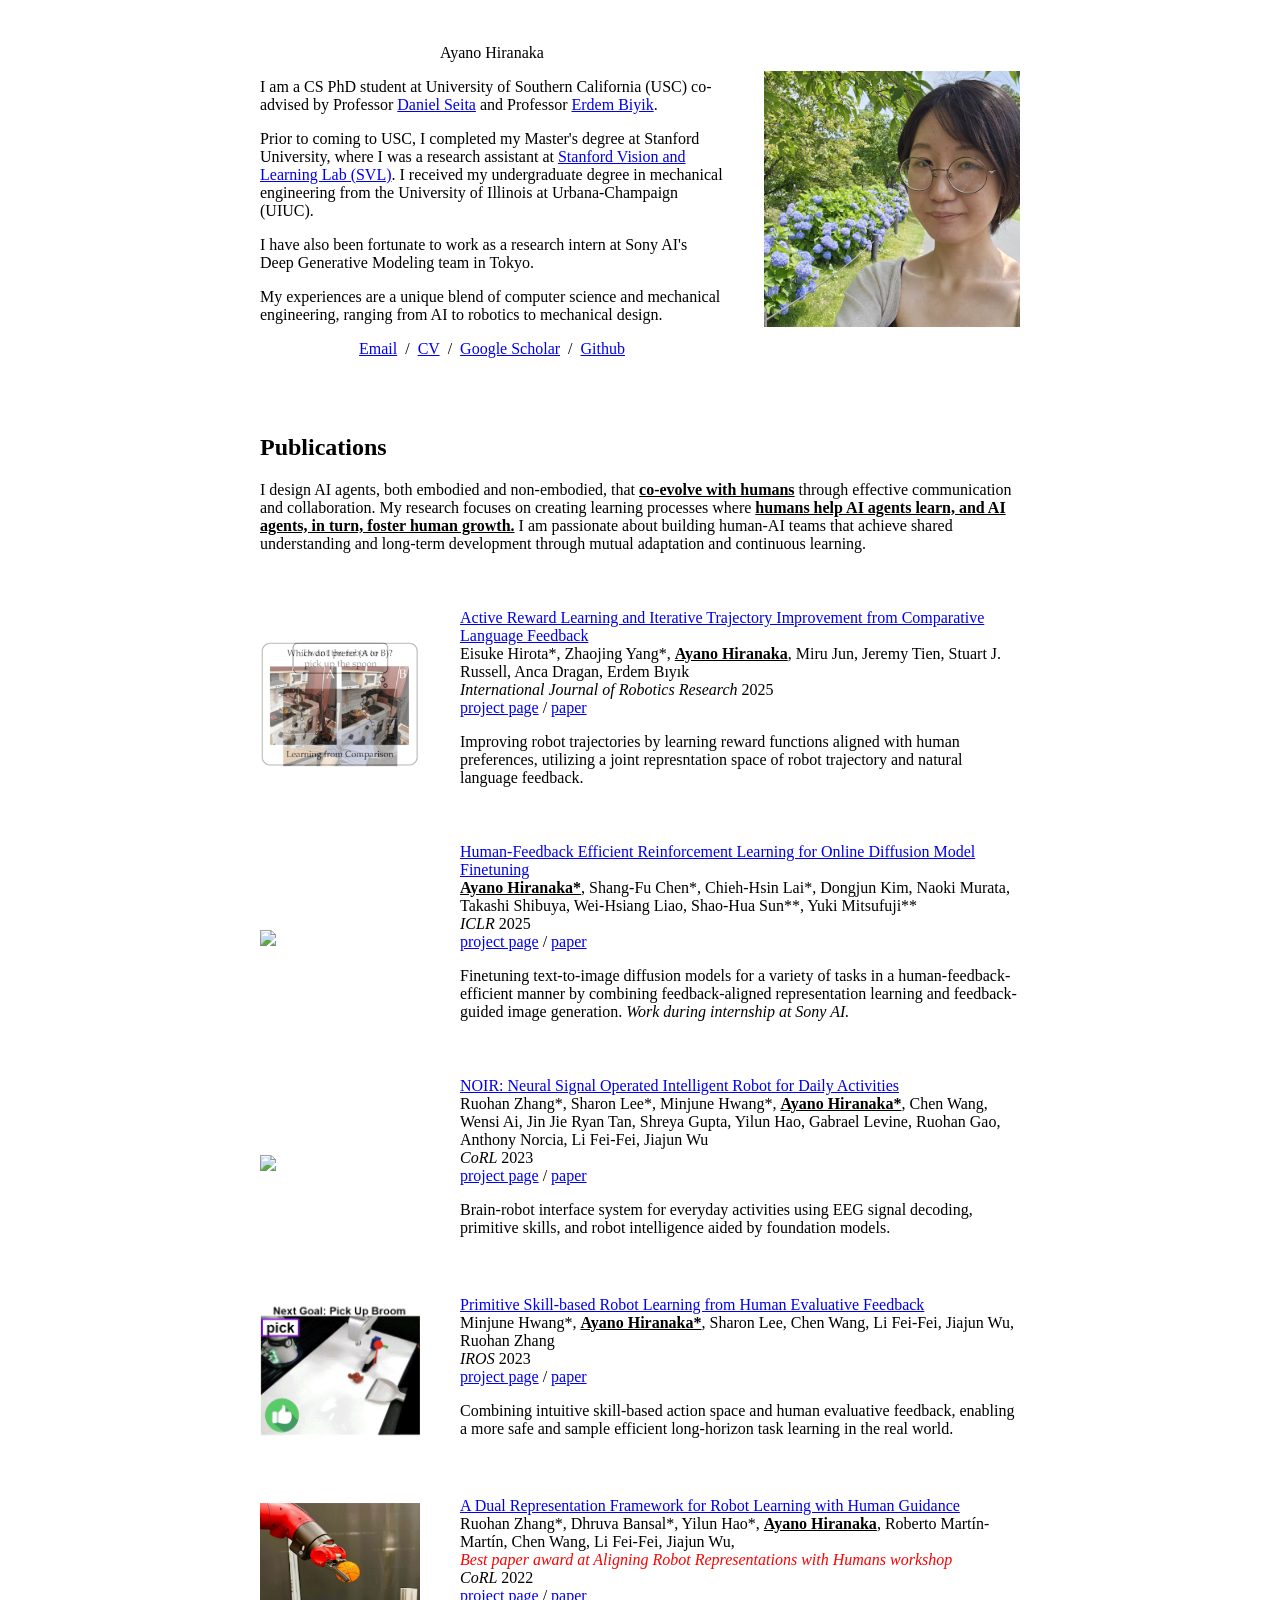
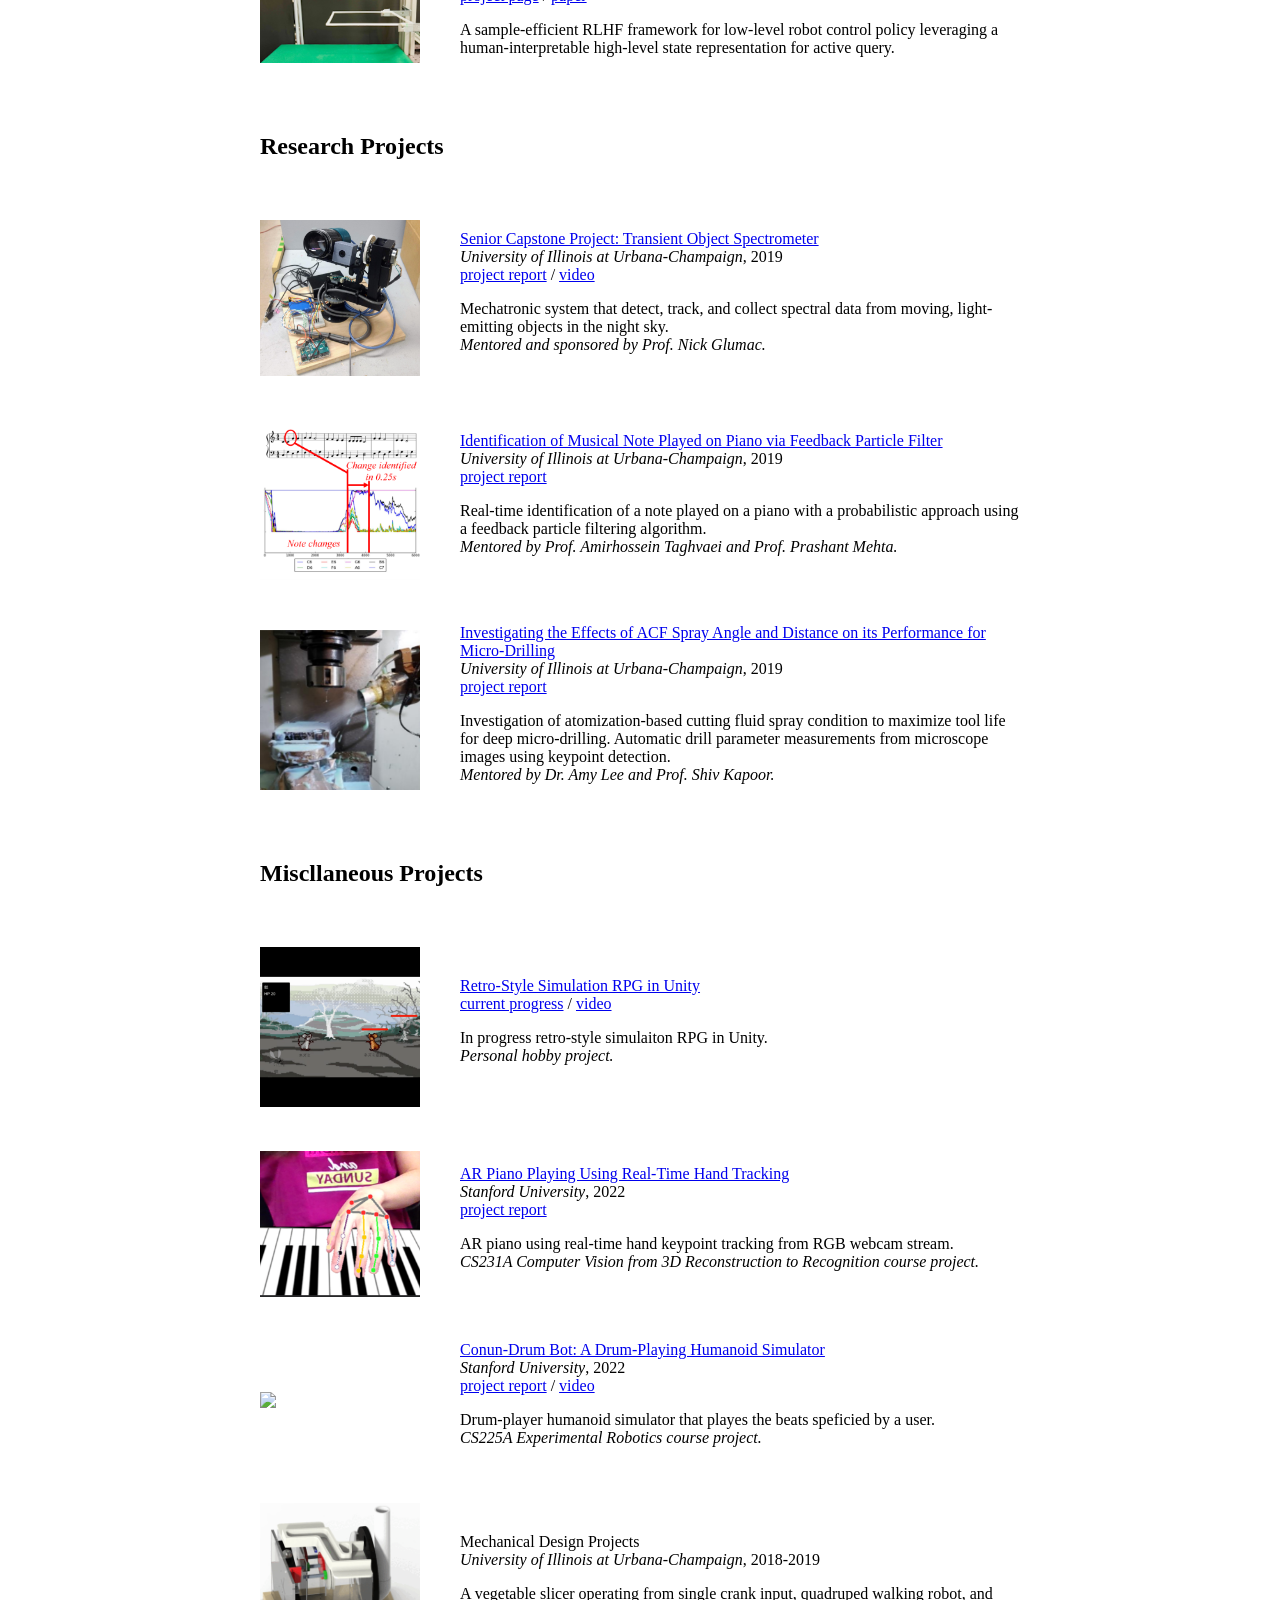
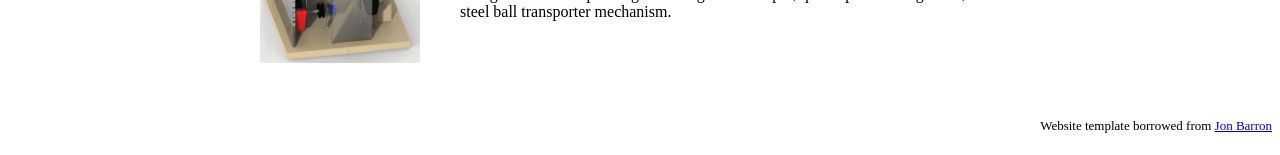
==== index.html @ 77c6d009 "update research statement" ====
<!DOCTYPE HTML>
<html lang="en">
  <head>
    <meta http-equiv="Content-Type" content="text/html; charset=UTF-8">

    <title>Ayano Hiranaka</title>

    <meta name="author" content="Ayano Hiranaka">
    <meta name="viewport" content="width=device-width, initial-scale=1">

    <link rel="stylesheet" type="text/css" href="stylesheet.css">
    <link rel="icon" href="data:image/svg+xml,<svg xmlns=%22http://www.w3.org/2000/svg%22 viewBox=%220 0 100 100%22><text y=%22.9em%22 font-size=%2290%22>🌐</text></svg>">
  </head>

  <body>
    <table style="width:100%;max-width:800px;border:0px;border-spacing:0px;border-collapse:separate;margin-right:auto;margin-left:auto;"><tbody>
      <tr style="padding:0px">
        <td style="padding:0px">
          <!-- Top Block -->
          <table style="width:100%;border:0px;border-spacing:0px;border-collapse:separate;margin-right:auto;margin-left:auto;"><tbody>
            <tr style="padding:0px">
              <td style="padding:2.5%;width:63%;vertical-align:middle">
                <p class="name" style="text-align: center;">
                  Ayano Hiranaka
                </p>
                <p>
                  I am a CS PhD student at University of Southern California (USC) co-advised by Professor
                  <a href="https://danielseita.github.io/">Daniel Seita</a>
                  and Professor 
                  <a href="https://ebiyik.github.io/">Erdem Biyik</a>.
                </p>
                <p>
                  Prior to coming to USC, I completed my Master's degree at Stanford University, where I was a research assistant at
                  <a href="https://svl.stanford.edu/">Stanford Vision and Learning Lab (SVL)</a>.
                  I received my undergraduate degree in mechanical engineering from the University of Illinois at Urbana-Champaign (UIUC).
                </p>
                <p>
                  I have also been fortunate to work as a research intern at Sony AI's Deep Generative Modeling team in Tokyo.
                </p>
                <p>
                  My experiences are a unique blend of computer science and mechanical engineering,
                  ranging from AI to robotics to mechanical design.
                </p>
                <p style="text-align:center">
                  <a href="mailto:ayanoh@stanford.edu">Email</a> &nbsp;/&nbsp;
                  <a href="documents/ayano_hiranaka_cv.pdf">CV</a> &nbsp;/&nbsp;
                  <a href="https://scholar.google.com/citations?hl=en&user=KWZsjx8AAAAJ">Google Scholar</a> &nbsp;/&nbsp;
                  <a href="https://github.com/misoshiruseijin">Github</a>
                </p>
              </td>
              <td style="padding:2.5%;width:40%;max-width:40%">
                <a href="images/headshots/headshot_2024.jpg"><img style="width:100%;max-width:100%" alt="profile photo" src="images/headshots/headshot_2024.jpg" class="hoverZoomLink"></a>
              </td>
            </tr>
          </tbody></table>
          
          <!-- Publications Block -->
          <table style="width:100%;border:0px;border-spacing:0px;border-collapse:separate;margin-right:auto;margin-left:auto;"><tbody>
              <tr>
              <td style="padding:20px;width:100%;vertical-align:middle">
                <h2>Publications</h2>
                <p>
                  I design AI agents, both embodied and non-embodied, that <b><u>co-evolve with humans</u></b> through 
                  effective communication and collaboration. 
                  My research focuses on creating learning processes where 
                  <b><u>humans help AI agents learn, and AI agents, in turn, foster human growth.</u></b>  
                  I am passionate about building human-AI teams that achieve shared understanding 
                  and long-term development through mutual adaptation and continuous learning.

                  <!-- I am passionate about designing synthetic agents that can be incorporated into everyday life as human companions.
                  My research interest lies in developing methods that enable agents to 
                  <u><b>communicate effectively and collaborate seamlessly with humans</b></u>
                  in households or public spaces, 
                  <u><b>increasing the quality of human lives</b></u>
                  , while 
                  <u><b>evolving alongside humans by learning from them.</b></u>
                  Topics of interest include human-in-the-loop learning, interactive human-robot collaboration, reinforcement learning, and imitation learning,
                  especially for robotics applications. -->
                </p>
              </td>
            </tr>
          </tbody></table>
    
            <table style="width:100%;border:0px;border-spacing:0px;border-collapse:separate;margin-right:auto;margin-left:auto;"><tbody>   
                <!-- Research Works -->
                <!-- Active Lang Reward Learning -->
                <tr>
                  <td style="padding:20px;width:25%;vertical-align:middle">
                    <div class="one">
                      <img src='images/active_lang_thumbnail.gif' width="160">
                    </div>
                  </td>
                  <td style="padding:20px;width:75%;vertical-align:middle">
                    <a href="https://liralab.usc.edu/comparative-language-feedback/">
                      <span class="papertitle">Active Reward Learning and Iterative Trajectory Improvement from Comparative Language Feedback</span>
                    </a>
                    <br>
                    Eisuke Hirota*, Zhaojing Yang*, <strong><u>Ayano Hiranaka</u></strong>, Miru Jun, 
                    Jeremy Tien, Stuart J. Russell, Anca Dragan, Erdem Bıyık
                    <br>
                    <em>International Journal of Robotics Research</em> 2025 &nbsp
                    <br>
                    <a href="https://liralab.usc.edu/comparative-language-feedback/">project page</a>
                    /
                    <a href="https://liralab.usc.edu/comparative-language-feedback/static/pdfs/paper.pdf">paper</a>
                    <p></p>
                    <p>
                    Improving robot trajectories by learning reward functions aligned with human preferences, utilizing a 
                    joint represntation space of robot trajectory and natural language feedback. </i>
                    </p>
                  </td>
                  </tr>
                <!-- HERO -->
                <tr>
                  <td style="padding:20px;width:25%;vertical-align:middle">
                    <div class="one">
                      <img src='images/HERO_thumbnail.gif' width="160">
                    </div>
                  </td>
                  <td style="padding:20px;width:75%;vertical-align:middle">
                    <a href="https://hero-dm.github.io/">
                      <span class="papertitle">Human-Feedback Efficient Reinforcement Learning for Online Diffusion Model Finetuning</span>
                    </a>
                    <br>
                    <strong><u>Ayano Hiranaka*</u></strong>, Shang-Fu Chen*, Chieh-Hsin Lai*, 
                    Dongjun Kim, Naoki Murata, Takashi Shibuya, Wei-Hsiang Liao, 
                    Shao-Hua Sun**, Yuki Mitsufuji**
                    <br>
                    <em>ICLR</em> 2025 &nbsp
                    <br>
                    <a href="https://hero-dm.github.io/">project page</a>
                    /
                    <a href="https://arxiv.org/pdf/2410.05116">paper</a>
                    <p></p>
                    <p>
                    Finetuning text-to-image diffusion models for a variety of tasks in a human-feedback-efficient manner 
                    by combining feedback-aligned representation learning and feedback-guided image generation.
                    <i>Work during internship at Sony AI.</i>
                    </p>
                  </td>
                  </tr>
                <!-- NOIR -->
                <tr>
                <td style="padding:20px;width:25%;vertical-align:middle">
                  <div class="one">
                    <img src='images/noir_thumbnail.gif' width="160">
                  </div>
                </td>
                <td style="padding:20px;width:75%;vertical-align:middle">
                  <a href="https://noir-corl.github.io/">
                    <span class="papertitle">NOIR: Neural Signal Operated Intelligent Robot for Daily Activities</span>
                  </a>
                  <br>
                  Ruohan Zhang*, Sharon Lee*, Minjune Hwang*,
                  <strong><u>Ayano Hiranaka*</u></strong>,
                  Chen Wang, Wensi Ai, Jin Jie Ryan Tan, Shreya Gupta,
                  Yilun Hao, Gabrael Levine, Ruohan Gao, Anthony Norcia,
                  Li Fei-Fei, Jiajun Wu
                  <br>
                  <em>CoRL</em> 2023 &nbsp
                  <br>
                  <a href="https://noir-corl.github.io/">project page</a>
                  /
                  <a href="https://openreview.net/pdf?id=eyykI3UIHa">paper</a>
                  <p></p>
                  <p>
                  Brain-robot interface system for everyday activities using EEG signal decoding,
                  primitive skills, and robot intelligence aided by foundation models. 
                  </p>
                </td>
                </tr>
                <!-- SEED -->
                <tr>
                <td style="padding:20px;width:25%;vertical-align:middle">
                  <div class="one">
                    <img src='images/SEED_thumbnail.gif' width="160">
                  </div>
                </td>
                <td style="padding:20px;width:75%;vertical-align:middle">
                  <a href="https://seediros23.github.io/">
                    <span class="papertitle">Primitive Skill-based Robot Learning from Human Evaluative Feedback</span>
                  </a>
                  <br>
                  Minjune Hwang*,
                  <strong><u>Ayano Hiranaka*</u></strong>,
                  Sharon Lee, Chen Wang, Li Fei-Fei, Jiajun Wu, Ruohan Zhang
                  <!-- <br> -->
                  <!-- <em>(*equal contribution, alphabetically ordered)</em> -->
                  <br>
                  <em>IROS</em> 2023 &nbsp
                  <br>
                  <a href="https://seediros23.github.io/">project page</a>
                  /
                  <a href="https://arxiv.org/abs/2307.15801">paper</a>
                  <p></p>
                  <p>
                  Combining intuitive skill-based action space and human evaluative feedback, enabling a
                  more safe and sample efficient long-horizon task learning in the real world.
                  </p>
                </td>
                </tr>
                <!-- DREF -->
                <tr>
                <td style="padding:20px;width:25%;vertical-align:middle">
                  <div class="one">
                    <img src='images/dref_thumbnail.png' width="160">
                  </div>
                </td>
                <td style="padding:20px;width:75%;vertical-align:middle">
                  <a href="https://sites.google.com/view/dr-hrl">
                    <span class="papertitle">A Dual Representation Framework for Robot Learning with Human Guidance</span>
                  </a>
                  <br>
                  <!-- <a href="https://ai.stanford.edu/~zharu/">Ruohan Zhang*</a>,
                  <a href="https://dhruvabansal.com/">Dhruva Bansal*</a>,
                  <a>Yilun Hao*</a>,
                  <strong>Ayano Hiranaka</strong>,
                  <a href="https://robertomartinmartin.com/">Roberto Martín-Martín</a>,
                  <a href="https://www.chenwangjeremy.net/">Chen Wang</a>,
                  <a href="https://profiles.stanford.edu/fei-fei-li">Li Fei-Fei</a>,
                  <a href="https://jiajunwu.com/">Jiajun Wu</a>, -->
                  Ruohan Zhang*, Dhruva Bansal*, Yilun Hao*,
                  <strong><u>Ayano Hiranaka</u></strong>,
                  Roberto Martín-Martín, Chen Wang, Li Fei-Fei, Jiajun Wu,
                  <br>
                  <em><font color="red">Best paper award at Aligning Robot Representations with Humans workshop</font></em>
                  <br>
                  <em>CoRL</em> 2022 &nbsp
                  <br>
                  <a href="https://sites.google.com/view/dr-hrl">project page</a>
                  /
                  <a href="https://openreview.net/pdf?id=H6rr_CGzV9y">paper</a>
                  <p></p>
                  <p>
                  A sample-efficient RLHF framework for low-level robot control policy leveraging 
                  a human-interpretable high-level state representation for active query.
                  </p>
                </td>
                </tr>

              </tr>           

          <!-- Projects Block -->
          <table style="width:100%;border:0px;border-spacing:0px;border-collapse:separate;margin-right:auto;margin-left:auto;"><tbody>
            <tr>
            <td style="padding:20px;width:100%;vertical-align:middle">
              <h2>Research Projects</h2>
            </td>
            </tr>
          </tbody></table>
            
          <table style="width:100%;border:0px;border-spacing:0px;border-collapse:separate;margin-right:auto;margin-left:auto;"><tbody>   
            <!-- Projects -->
            <!-- Transient Object Spectrometer -->
            <tr>
              <td style="padding:20px;width:25%;vertical-align:middle">
                <div class="one">
                  <img src='images/object_spectrometer.png' width="160">
                </div>
              </td>
              <td style="padding:20px;width:75%;vertical-align:middle">
                <a href="videos/object_spectrometer.mp4">
                  <span class="papertitle">Senior Capstone Project: Transient Object Spectrometer</span>
                </a>
                <br>
                <em>University of Illinois at Urbana-Champaign</em>, 2019 &nbsp
                <br>
                <a href="documents/object_spectrometer_report.pdf">project report</a>
                /
                <a href="videos/object_spectrometer.mp4">video</a>
                <p></p>
                <p>
                Mechatronic system that detect, track, and collect spectral data from moving, light-emitting
                objects in the night sky.<br>
                <i>Mentored and sponsored by Prof. Nick Glumac.</i>
                </p>
              </td>
            </tr>
            <!-- Music Transcription -->
            <tr>
              <td style="padding:20px;width:25%;vertical-align:middle">
                <div class="one">
                  <img src='images/music_transcription_thumbnail.png' width="160">
                </div>
              </td>
              <td style="padding:20px;width:75%;vertical-align:middle">
                <a href="documents/music_transcription_report.pdf">
                  <span class="papertitle">Identification of Musical Note Played on Piano via Feedback Particle Filter</span>
                </a>
                <br>
                <em>University of Illinois at Urbana-Champaign</em>, 2019 &nbsp
                <br>
                <a href="documents/music_transcription_report.pdf">project report</a>
                <p></p>
                <p>
                Real-time identification of a note played on a piano with a probabilistic approach using
                a feedback particle filtering algorithm.<br>
                <i>Mentored by Prof. Amirhossein Taghvaei and Prof. Prashant Mehta.</i>
                </p>
              </td>
            </tr>
            <!-- ACF Drilling -->
            <tr>
              <td style="padding:20px;width:25%;vertical-align:middle">
                <div class="one">
                  <img src='images/acf_thumbnail.png' width="160">
                </div>
              </td>
              <td style="padding:20px;width:75%;vertical-align:middle">
                <a href="documents/acf_drilling_report.pdf">
                  <span class="papertitle">Investigating the Effects of ACF Spray Angle and Distance on its Performance for Micro-Drilling</span>
                </a>
                <br>
                <em>University of Illinois at Urbana-Champaign</em>, 2019 &nbsp
                <br>
                <a href="documents/acf_drilling_report.pdf">project report</a>
                <p></p>
                <p>
                Investigation of atomization-based cutting fluid spray condition to maximize tool life 
                for deep micro-drilling. Automatic drill parameter measurements from microscope images
                using keypoint detection.<br>
                <i>Mentored by Dr. Amy Lee and Prof. Shiv Kapoor.</i>
                </p>
              </td>
            </tr>

          <!-- Misc Projects Block -->
          <table style="width:100%;border:0px;border-spacing:0px;border-collapse:separate;margin-right:auto;margin-left:auto;"><tbody>
            <tr>
            <td style="padding:20px;width:100%;vertical-align:middle">
              <h2>Miscllaneous Projects</h2>
            </td>
            </tr>
          </tbody></table>
            
          <table style="width:100%;border:0px;border-spacing:0px;border-collapse:separate;margin-right:auto;margin-left:auto;"><tbody>   
            <!-- Projects -->
            <!-- SimRPG -->
            <tr>
              <td style="padding:20px;width:25%;vertical-align:middle">
                <div class="one">
                  <img src='images/simrpg_thumbnail.gif' width="160">
                </div>
              </td>
              <td style="padding:20px;width:75%;vertical-align:middle">
                <a href="videos/simrpg.mp4">
                  <span class="papertitle">Retro-Style Simulation RPG in Unity</span>
                </a>
                <br>
                <a href="documents/simrpg.pdf">current progress</a>
                /
                <a href="videos/simrpg.mp4">video</a>
                <p></p>
                <p>
                In progress retro-style simulaiton RPG in Unity.<br>
                <i>Personal hobby project.</i>
                </p>
              </td>
            </tr>
            <!-- AR Piano -->
            <tr>
              <td style="padding:20px;width:25%;vertical-align:middle">
                <div class="one">
                  <img src='images/ar_piano_thumbnail.png' width="160">
                </div>
              </td>
              <td style="padding:20px;width:75%;vertical-align:middle">
                <a href="documents/ar_piano.pdf">
                  <span class="papertitle">AR Piano Playing Using Real-Time Hand Tracking</span>
                </a>
                <br>
                <em>Stanford University</em>, 2022 &nbsp
                <br>
                <a href="documents/ar_piano.pdf">project report</a>
                <p></p>
                <p>
                AR piano using real-time hand keypoint tracking from RGB webcam stream.<br>
                <i>CS231A Computer Vision from 3D Reconstruction to Recognition course project.</i>
                </p>
              </td>
            </tr>
            <!-- Conundrum -->
            <tr>
              <td style="padding:20px;width:25%;vertical-align:middle">
                <div class="one">
                  <img src='images/conundrum_thumbnail.gif' width="160">
                </div>
              </td>
              <td style="padding:20px;width:75%;vertical-align:middle">
                <a href="documents/conundrum_report.pdf">
                  <span class="papertitle">Conun-Drum Bot: A Drum-Playing Humanoid Simulator</span>
                </a>
                <br>
                <em>Stanford University</em>, 2022 &nbsp
                <br>
                <a href="documents/conundrum_report.pdf">project report</a>
                /
                <a href="videos/conundrum.mp4">video</a>
                <p></p>
                <p>
                Drum-player humanoid simulator that playes the beats speficied by a user.<br>
                <i>CS225A Experimental Robotics course project.</i>
                </p>
              </td>
            </tr> 
            <!-- Blender -->
            <!-- <tr>
              <td style="padding:20px;width:25%;vertical-align:middle">
                <div class="one">
                  <img src='images/blender_cg_thumbnail.png' width="160">
                </div>
              </td>
              <td style="padding:20px;width:75%;vertical-align:middle">
                <a href="images/blender_cg_highres.png">
                  <span class="papertitle">Blender CG Project</span>
                </a>
                <br>
                <em>Stanford University</em>, 2022 &nbsp
                <br>
                <a href="images/blender_cg_highres.png">high-resolution image</a>
                <p></p>
                <p>
                Blender CG artwork created from scratch in introductory computer graphics course.<br>
                <i>CS148 Intro to Computer Graphics course project.</i>
                </p>
              </td>
            </tr>  -->
            <!-- Mechanical Design Projects -->
            <tr>
              <td style="padding:20px;width:25%;vertical-align:middle">
                <div class="one">
                  <img src='images/mechanical_design_thumbnail.gif' width="160">
                </div>
              </td>
              <td style="padding:20px;width:75%;vertical-align:middle">
                <!-- <a href="documents/.pdf"> -->
                  <span class="papertitle">Mechanical Design Projects</span>
                <!-- </a> -->
                <br>
                <em>University of Illinois at Urbana-Champaign</em>, 2018-2019 &nbsp
                <br>
                <!-- <a href="videos/.mp4">Mechanical Slicer</a>
                /
                <a href="videos/.mp4">Quadruped Walker</a>
                /
                <a href="videos/.mp4">Steel Ball Transporter</a>
                <p></p> -->
                <p>
                A vegetable slicer operating from single crank input,
                quadruped walking robot, and steel ball transporter mechanism.<br>
                <!-- <i>Course projects.</i> -->
                </p>
              </td>
            </tr> 

  </tbody></table>

    </table>
          
          <table style="width:100%;border:0px;border-spacing:0px;border-collapse:separate;margin-right:auto;margin-left:auto;"><tbody>
            <tr>
              <td style="padding:0px">
                <br>
                <p style="text-align:right;font-size:small;">
                  Website template borrowed from <a href="https://jonbarron.info/">Jon Barron</a>
                </p>
              </td>
            </tr>
          </tbody></table>
        </td>
      </tr>
    </table>
  </body>
</html>
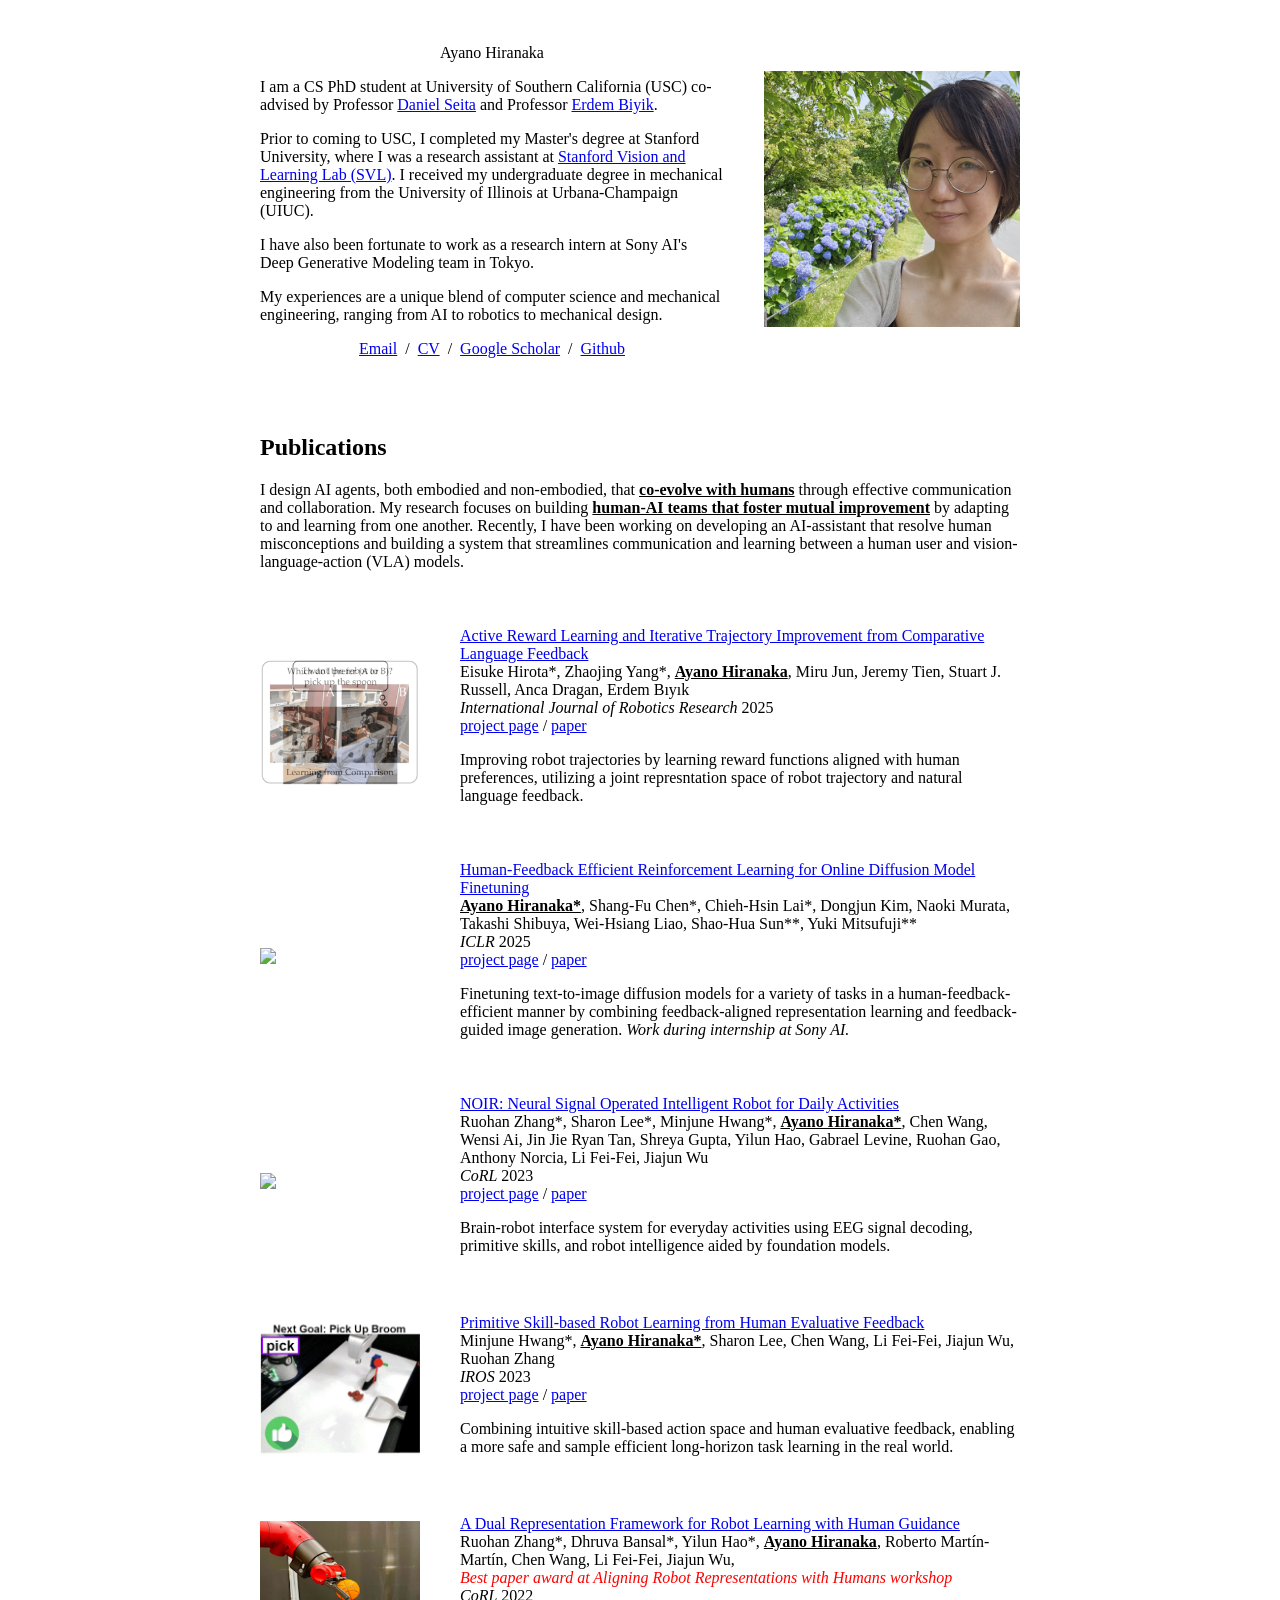
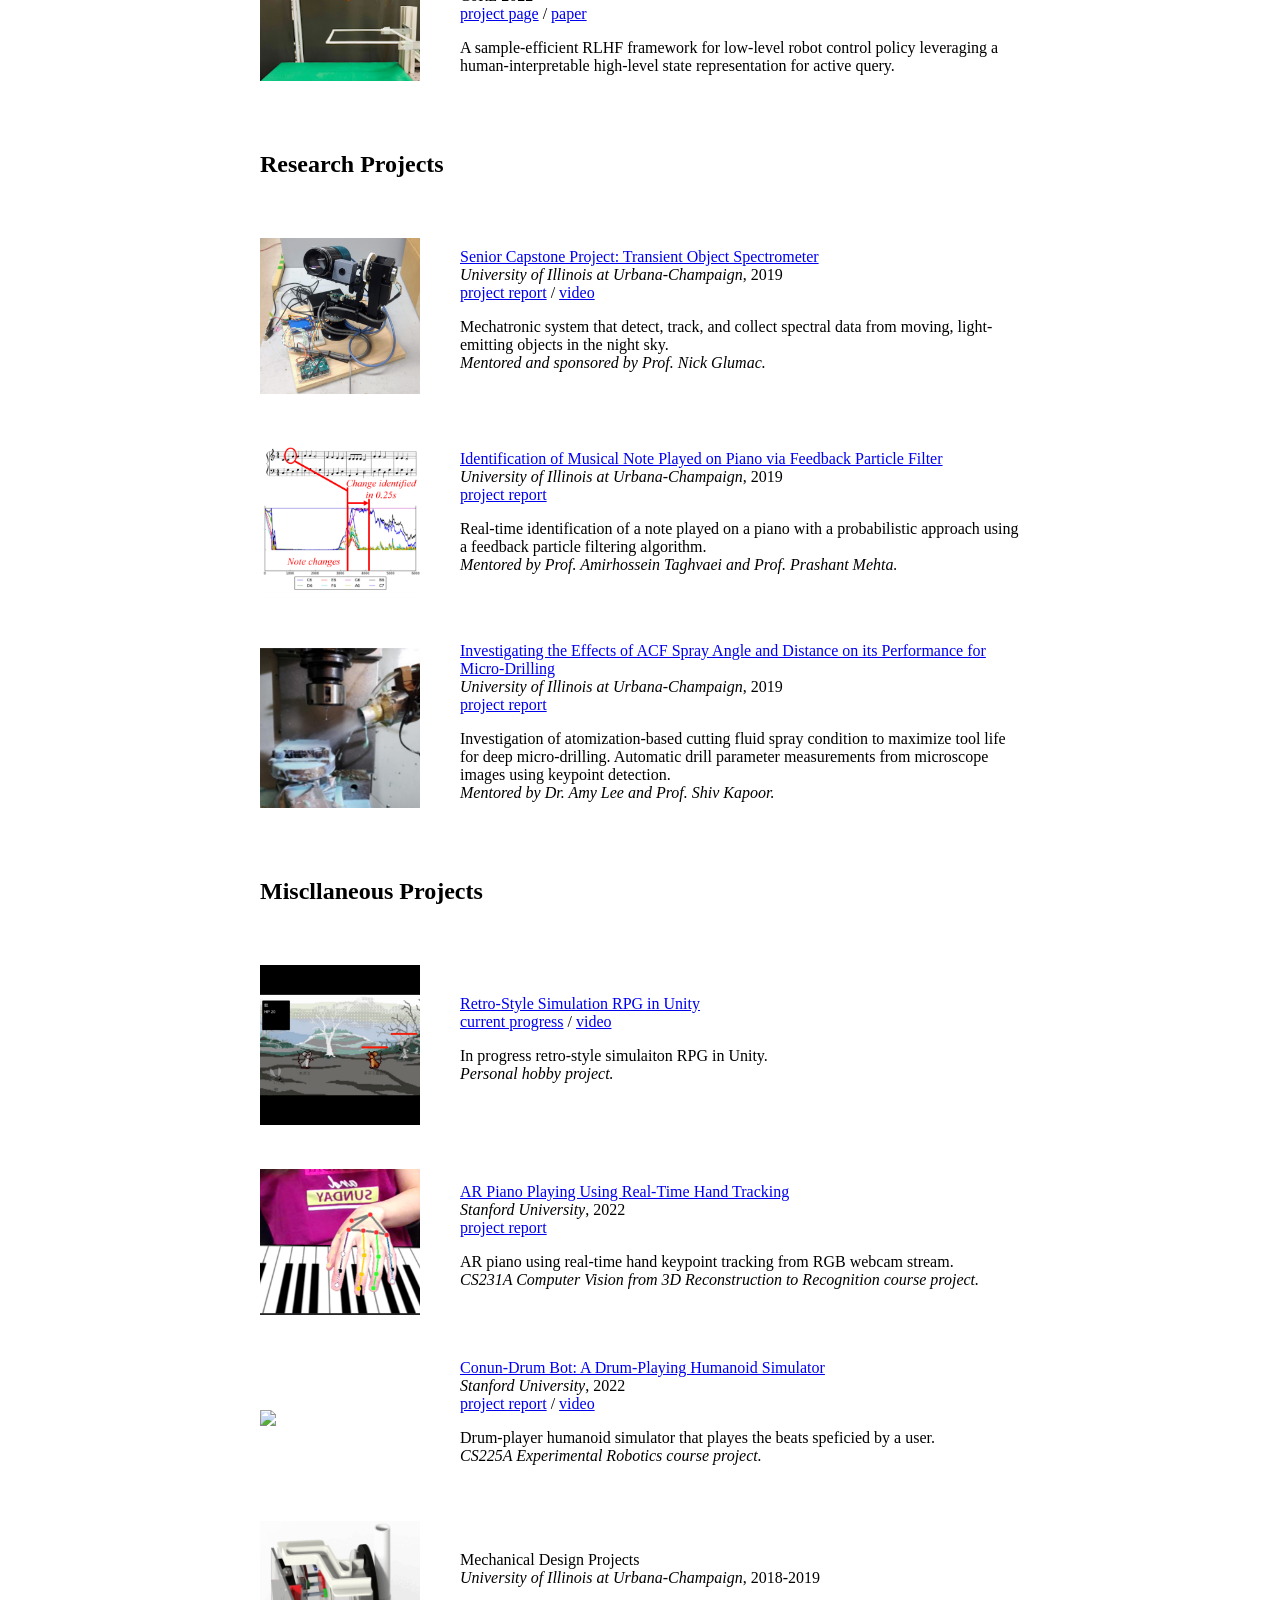
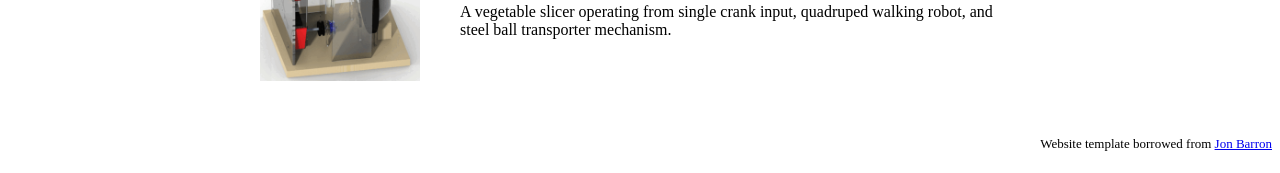
==== commit 1df3b309: "update cv" ====
--- a/index.html
+++ b/index.html
@@ -62,10 +62,16 @@
                 <p>
                   I design AI agents, both embodied and non-embodied, that <b><u>co-evolve with humans</u></b> through 
                   effective communication and collaboration. 
-                  My research focuses on creating learning processes where 
-                  <b><u>humans help AI agents learn, and AI agents, in turn, foster human growth.</u></b>  
+                  My research focuses on building <b><u>human-AI teams that foster mutual improvement</u></b> by adapting to and learning from one another.
+                  Recently, I have been working on developing an AI-assistant that resolve human misconceptions and 
+                  building a system that streamlines communication and learning between a human user and vision-language-action (VLA) models.
+
+                  <!-- I design AI agents, both embodied and non-embodied, that <b><u>co-evolve with humans</u></b> through 
+                  effective communication and collaboration. 
+                  My research focuses on learning processes where 
+                  <b><u>humans help AI agents improve, and AI agents, in turn, foster human growth.</u></b>  
                   I am passionate about building human-AI teams that achieve shared understanding 
-                  and long-term development through mutual adaptation and continuous learning.
+                  and long-term development through mutual adaptation and continuous learning. -->
 
                   <!-- I am passionate about designing synthetic agents that can be incorporated into everyday life as human companions.
                   My research interest lies in developing methods that enable agents to 
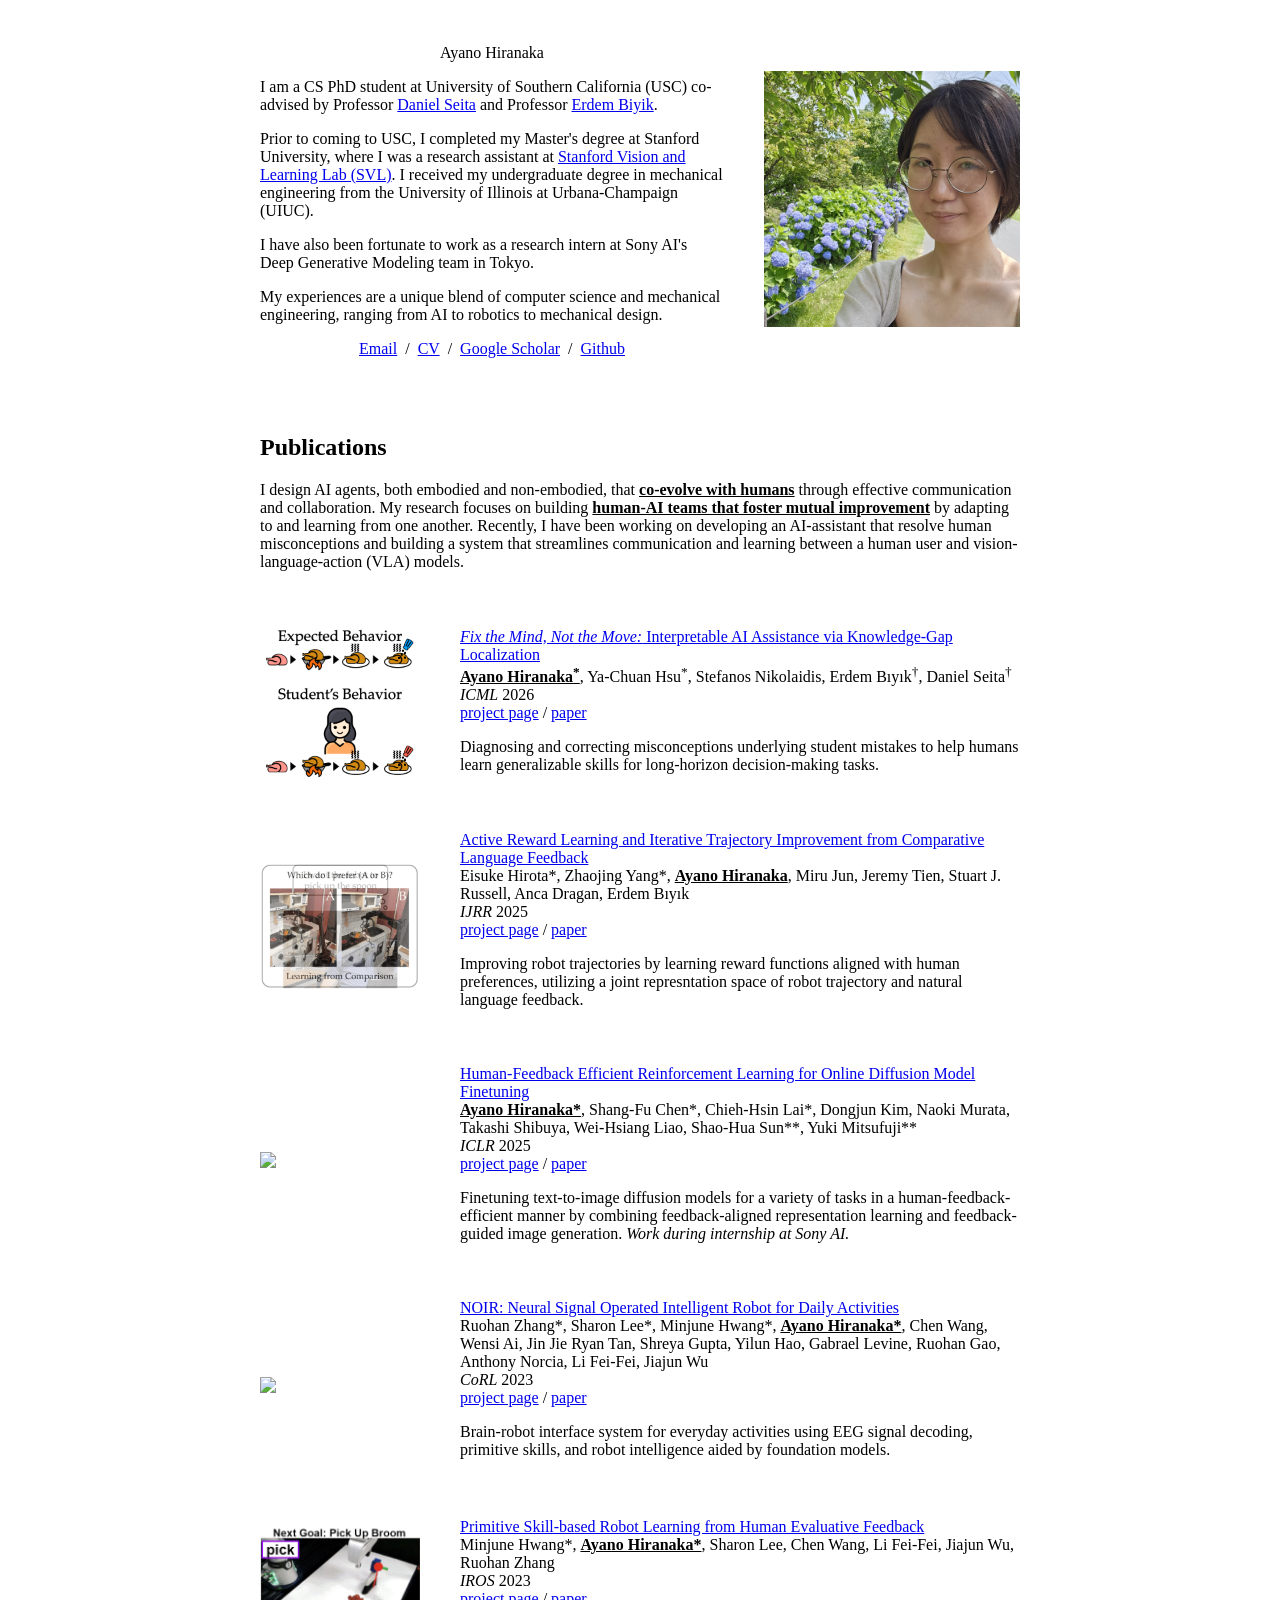
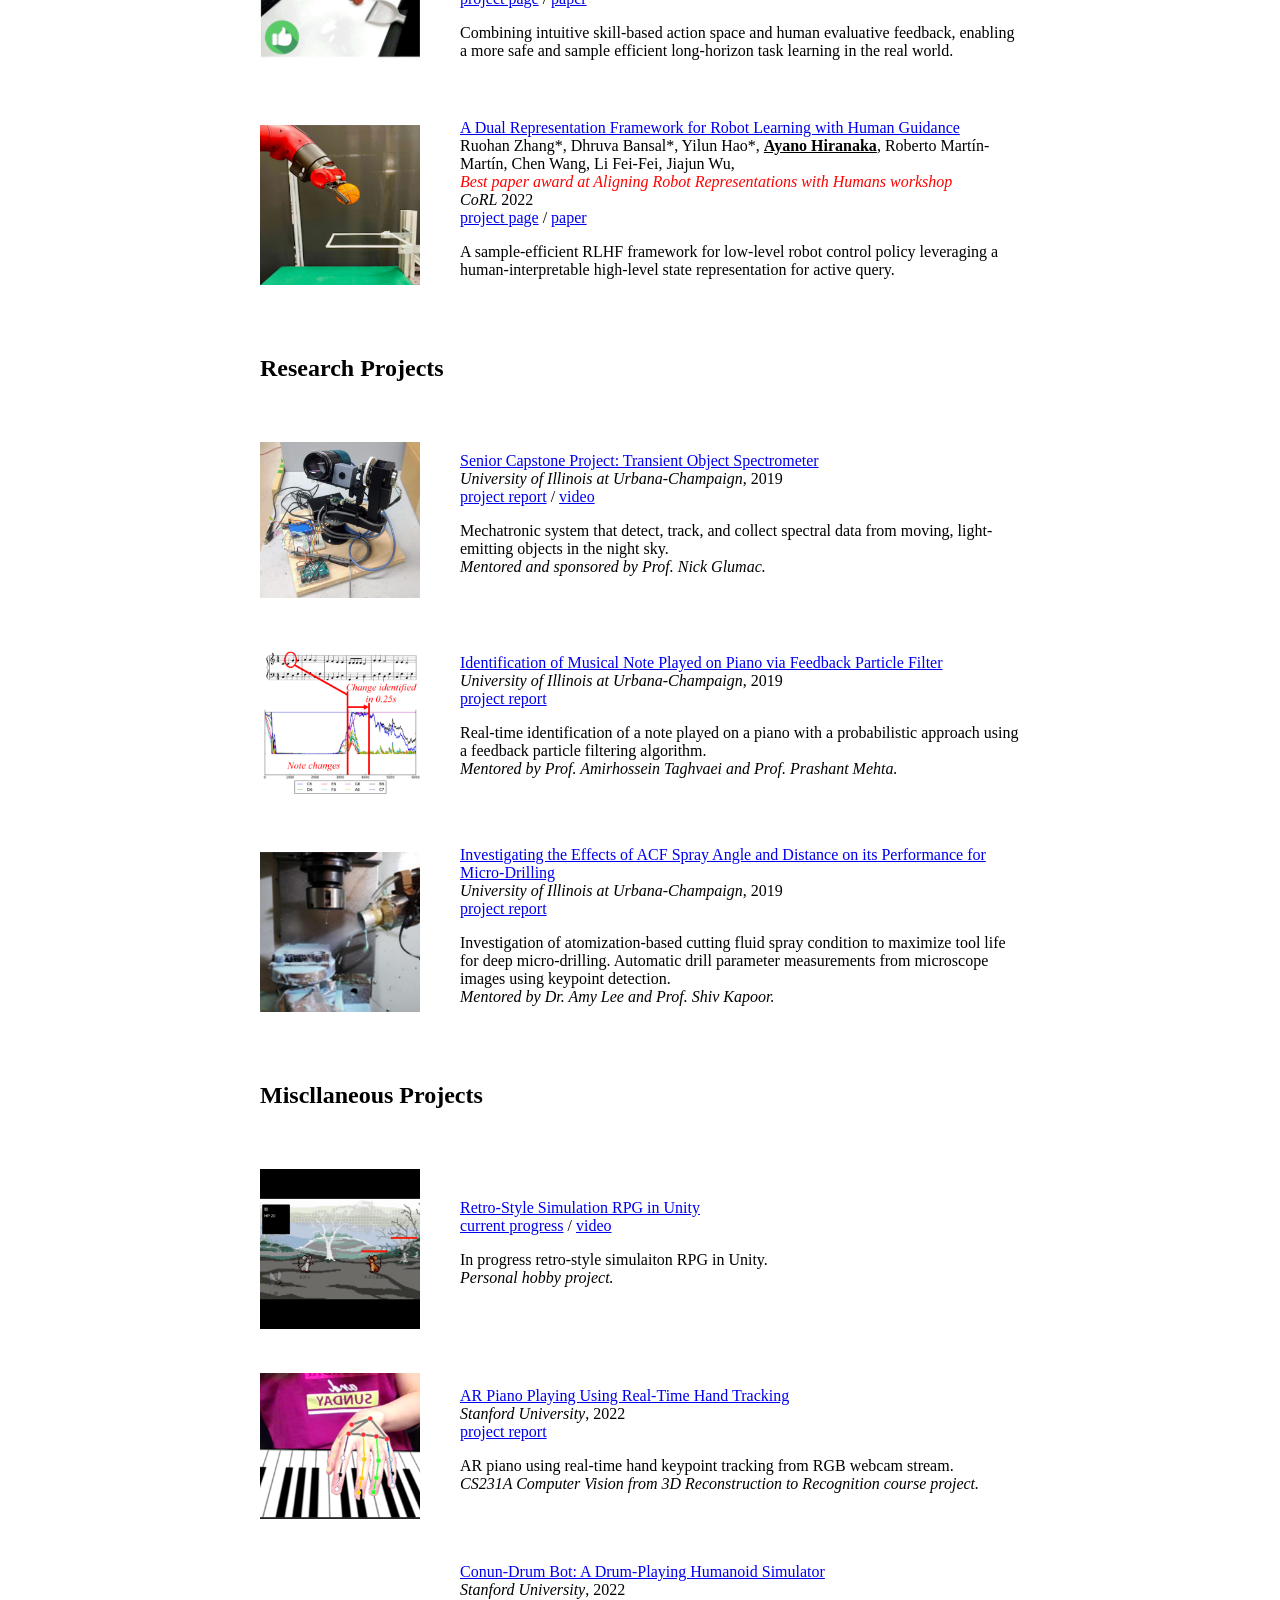
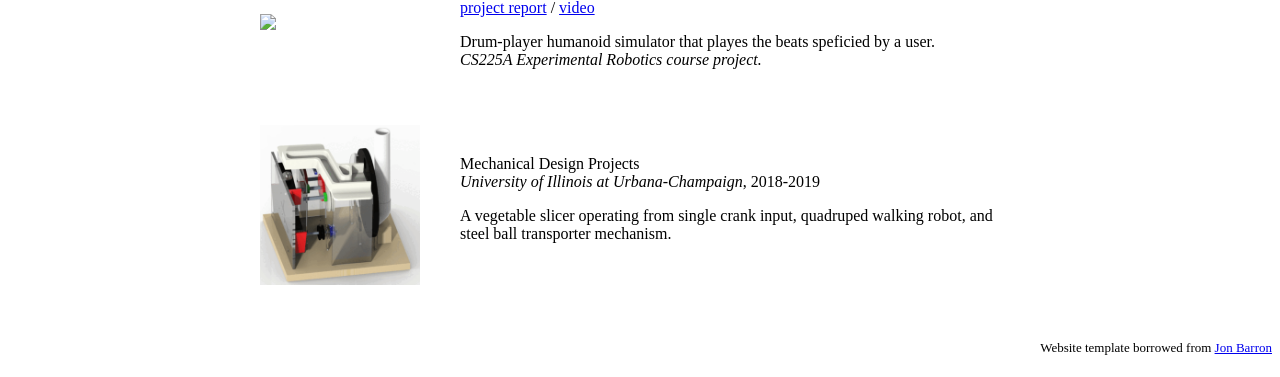
==== commit 0c25614e: "add sensei" ====
--- a/index.html
+++ b/index.html
@@ -89,6 +89,32 @@
     
             <table style="width:100%;border:0px;border-spacing:0px;border-collapse:separate;margin-right:auto;margin-left:auto;"><tbody>   
                 <!-- Research Works -->
+                 <!-- SENSEI -->
+                <tr>
+                  <td style="padding:20px;width:25%;vertical-align:middle">
+                    <div class="one">
+                      <img src="images/sensei-thumbnail.gif" width="160">
+                    </div>
+                  </td>
+                  <td style="padding:20px;width:75%;vertical-align:middle">
+                    <a href="https://misoshiruseijin.github.io/SENSEI/">
+                      <span class="papertitle"><i>Fix the Mind, Not the Move:</i> Interpretable AI Assistance via Knowledge-Gap Localization</span>
+                    </a>
+                    <br>
+                    <strong><u>Ayano Hiranaka<sup>*</sup></u></strong>, Ya-Chuan Hsu<sup>*</sup>, 
+                    Stefanos Nikolaidis, Erdem Bıyık<sup>†</sup>, Daniel Seita<sup>†</sup>
+                    <br>
+                    <em>ICML</em> 2026 &nbsp
+                    <br>
+                    <a href="https://misoshiruseijin.github.io/SENSEI/">project page</a>
+                    /
+                    <a href="TODO">paper</a>
+                    <p></p>
+                    <p>
+                    Diagnosing and correcting misconceptions underlying student mistakes to help humans learn generalizable skills for long-horizon decision-making tasks.</i>
+                    </p>
+                  </td>
+                </tr>
                 <!-- Active Lang Reward Learning -->
                 <tr>
                   <td style="padding:20px;width:25%;vertical-align:middle">
@@ -104,7 +130,7 @@
                     Eisuke Hirota*, Zhaojing Yang*, <strong><u>Ayano Hiranaka</u></strong>, Miru Jun, 
                     Jeremy Tien, Stuart J. Russell, Anca Dragan, Erdem Bıyık
                     <br>
-                    <em>International Journal of Robotics Research</em> 2025 &nbsp
+                    <em>IJRR</em> 2025 &nbsp
                     <br>
                     <a href="https://liralab.usc.edu/comparative-language-feedback/">project page</a>
                     /
@@ -114,7 +140,7 @@
                     Improving robot trajectories by learning reward functions aligned with human preferences, utilizing a 
                     joint represntation space of robot trajectory and natural language feedback. </i>
                     </p>
-                  </td>
+                    </td>
                   </tr>
                 <!-- HERO -->
                 <tr>
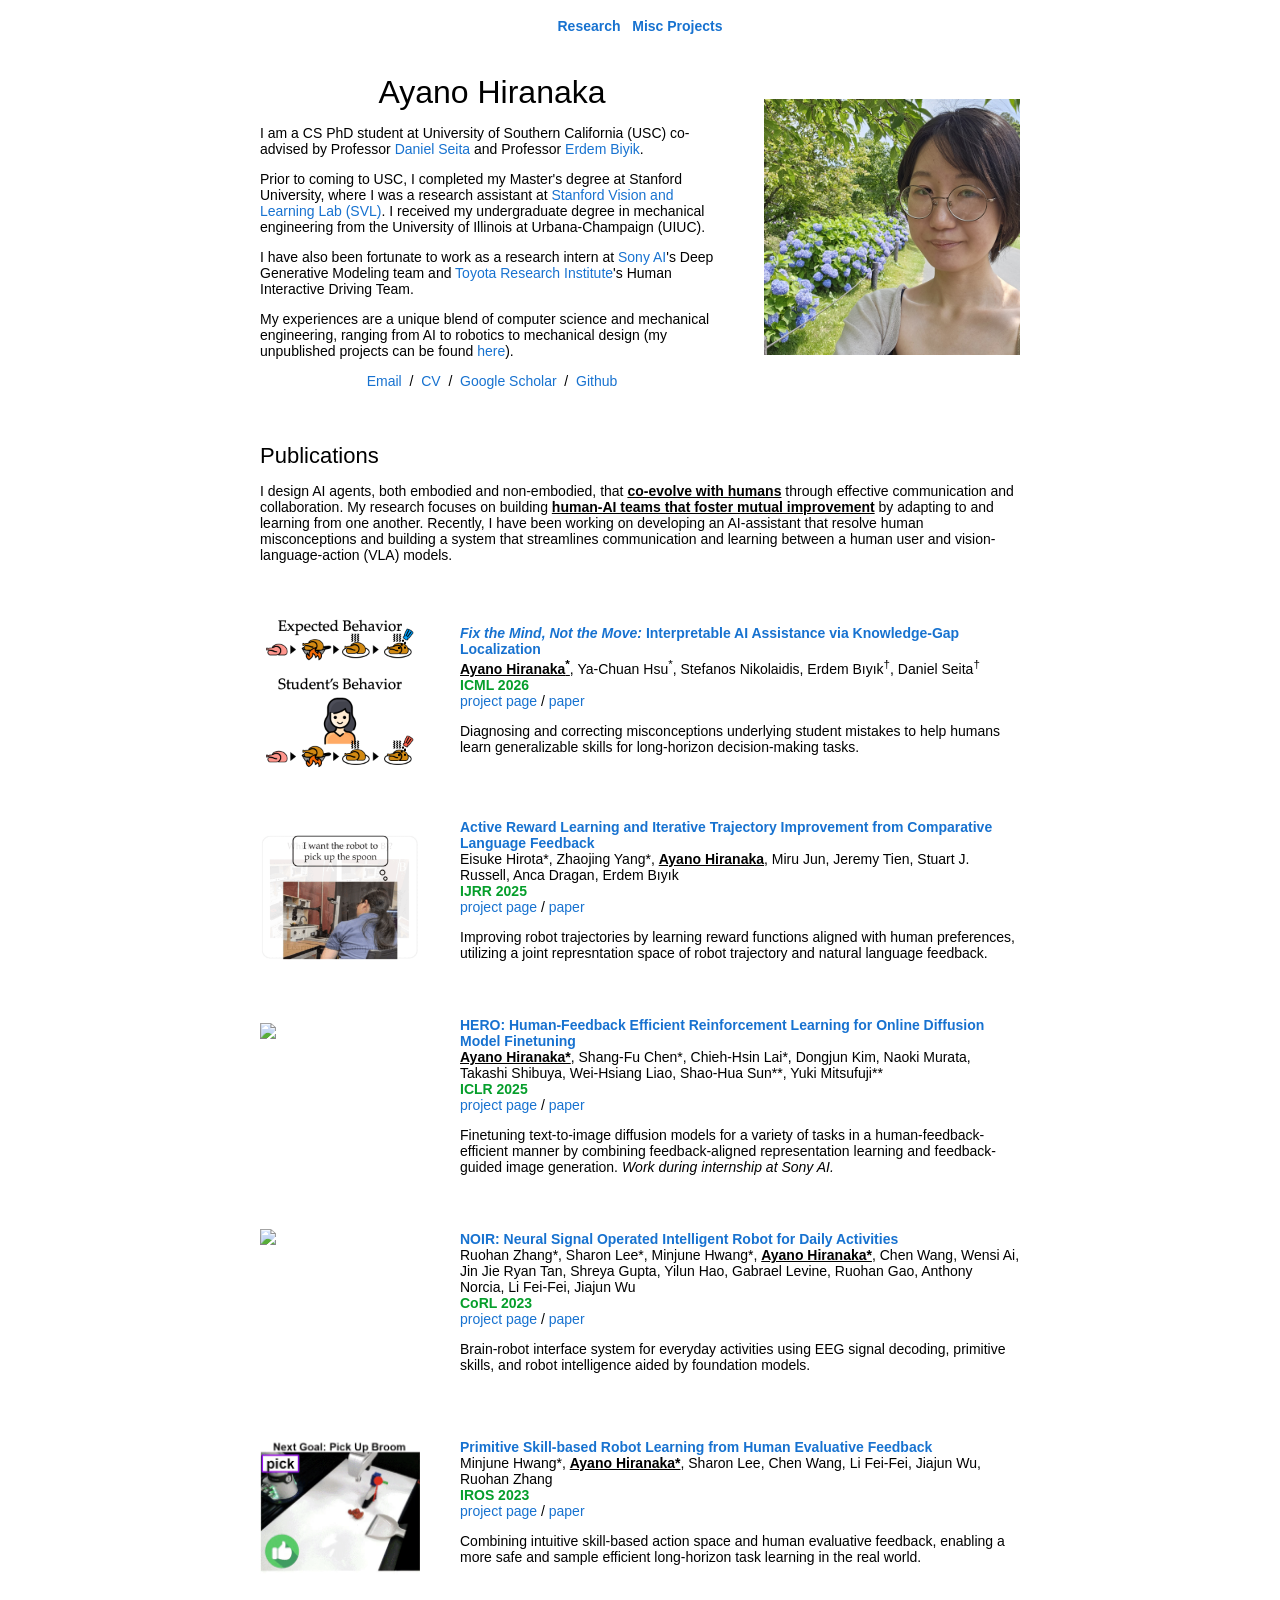
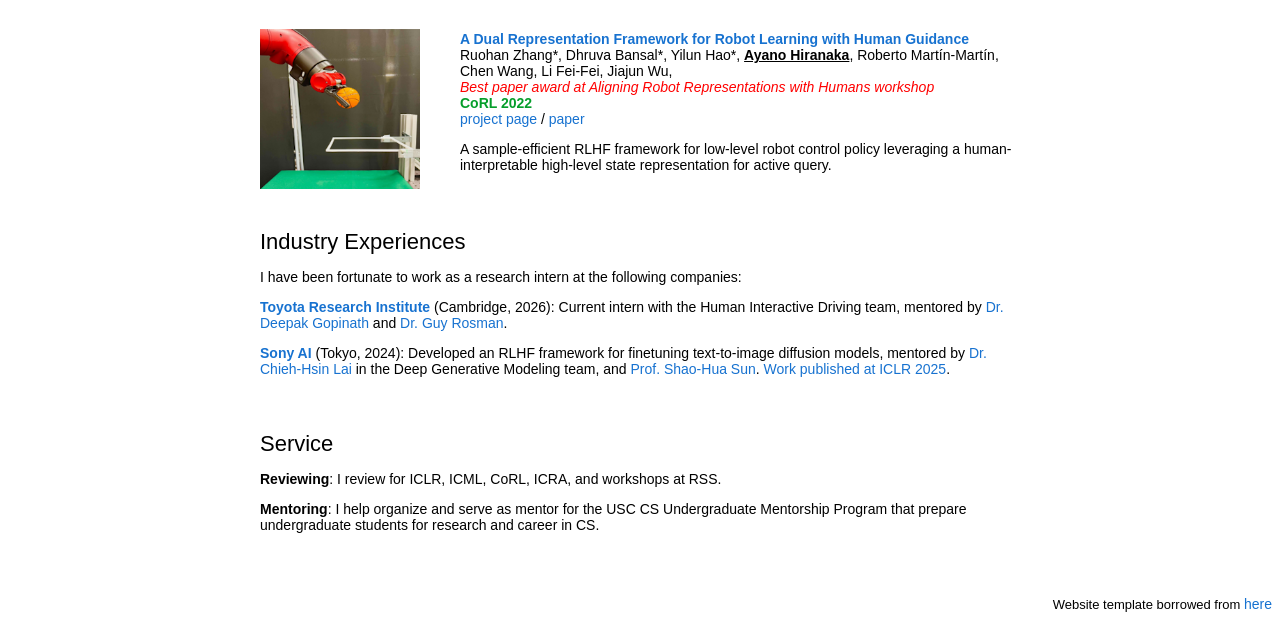
==== commit 1c37de9d: "move old projects to another tab. change venue color, add icon" ====
--- a/index.html
+++ b/index.html
@@ -9,11 +9,20 @@
     <meta name="viewport" content="width=device-width, initial-scale=1">
 
     <link rel="stylesheet" type="text/css" href="stylesheet.css">
-    <link rel="icon" href="data:image/svg+xml,<svg xmlns=%22http://www.w3.org/2000/svg%22 viewBox=%220 0 100 100%22><text y=%22.9em%22 font-size=%2290%22>🌐</text></svg>">
+    <!-- <link rel="icon" href="data:image/svg+xml,<svg xmlns=%22http://www.w3.org/2000/svg%22 viewBox=%220 0 100 100%22><text y=%22.9em%22 font-size=%2290%22>🌐</text></svg>"> -->
+    <link rel="icon" href="images/icon.png">
   </head>
 
   <body>
     <table style="width:100%;max-width:800px;border:0px;border-spacing:0px;border-collapse:separate;margin-right:auto;margin-left:auto;"><tbody>
+    <tr style="padding:0px">
+        <td style="padding:10px 2.5% 0px; text-align:center;">
+          <strong>
+            <a href="index.html">Research</a> &nbsp; 
+            <a href="misc_projects.html">Misc Projects</a>
+          </strong>
+        </td>
+      </tr>
       <tr style="padding:0px">
         <td style="padding:0px">
           <!-- Top Block -->
@@ -35,11 +44,14 @@
                   I received my undergraduate degree in mechanical engineering from the University of Illinois at Urbana-Champaign (UIUC).
                 </p>
                 <p>
-                  I have also been fortunate to work as a research intern at Sony AI's Deep Generative Modeling team in Tokyo.
+                  I have also been fortunate to work as a research intern at 
+                  <a href="https://ai.sony/">Sony AI</a>'s Deep Generative Modeling team and 
+                  <a href="https://www.tri.global/">Toyota Research Institute</a>'s Human Interactive Driving Team.
                 </p>
                 <p>
                   My experiences are a unique blend of computer science and mechanical engineering,
-                  ranging from AI to robotics to mechanical design.
+                  ranging from AI to robotics to mechanical design (my unpublished projects can be found
+                  <a href="misc_projects.html">here</a>).
                 </p>
                 <p style="text-align:center">
                   <a href="mailto:ayanoh@stanford.edu">Email</a> &nbsp;/&nbsp;
@@ -104,7 +116,7 @@
                     <strong><u>Ayano Hiranaka<sup>*</sup></u></strong>, Ya-Chuan Hsu<sup>*</sup>, 
                     Stefanos Nikolaidis, Erdem Bıyık<sup>†</sup>, Daniel Seita<sup>†</sup>
                     <br>
-                    <em>ICML</em> 2026 &nbsp
+                    <span class="venue-color"><b>ICML 2026</b></span> &nbsp
                     <br>
                     <a href="https://misoshiruseijin.github.io/SENSEI/">project page</a>
                     /
@@ -130,7 +142,7 @@
                     Eisuke Hirota*, Zhaojing Yang*, <strong><u>Ayano Hiranaka</u></strong>, Miru Jun, 
                     Jeremy Tien, Stuart J. Russell, Anca Dragan, Erdem Bıyık
                     <br>
-                    <em>IJRR</em> 2025 &nbsp
+                    <span class="venue-color"><b>IJRR 2025</b></span> &nbsp
                     <br>
                     <a href="https://liralab.usc.edu/comparative-language-feedback/">project page</a>
                     /
@@ -151,14 +163,14 @@
                   </td>
                   <td style="padding:20px;width:75%;vertical-align:middle">
                     <a href="https://hero-dm.github.io/">
-                      <span class="papertitle">Human-Feedback Efficient Reinforcement Learning for Online Diffusion Model Finetuning</span>
+                      <span class="papertitle">HERO: Human-Feedback Efficient Reinforcement Learning for Online Diffusion Model Finetuning</span>
                     </a>
                     <br>
                     <strong><u>Ayano Hiranaka*</u></strong>, Shang-Fu Chen*, Chieh-Hsin Lai*, 
                     Dongjun Kim, Naoki Murata, Takashi Shibuya, Wei-Hsiang Liao, 
                     Shao-Hua Sun**, Yuki Mitsufuji**
                     <br>
-                    <em>ICLR</em> 2025 &nbsp
+                    <span class="venue-color"><b>ICLR 2025</b></span> &nbsp
                     <br>
                     <a href="https://hero-dm.github.io/">project page</a>
                     /
@@ -189,7 +201,7 @@
                   Yilun Hao, Gabrael Levine, Ruohan Gao, Anthony Norcia,
                   Li Fei-Fei, Jiajun Wu
                   <br>
-                  <em>CoRL</em> 2023 &nbsp
+                  <span class="venue-color"><b>CoRL 2023</b></span> &nbsp
                   <br>
                   <a href="https://noir-corl.github.io/">project page</a>
                   /
@@ -219,7 +231,7 @@
                   <!-- <br> -->
                   <!-- <em>(*equal contribution, alphabetically ordered)</em> -->
                   <br>
-                  <em>IROS</em> 2023 &nbsp
+                  <span class="venue-color"><b>IROS 2023</b></span> &nbsp
                   <br>
                   <a href="https://seediros23.github.io/">project page</a>
                   /
@@ -243,21 +255,13 @@
                     <span class="papertitle">A Dual Representation Framework for Robot Learning with Human Guidance</span>
                   </a>
                   <br>
-                  <!-- <a href="https://ai.stanford.edu/~zharu/">Ruohan Zhang*</a>,
-                  <a href="https://dhruvabansal.com/">Dhruva Bansal*</a>,
-                  <a>Yilun Hao*</a>,
-                  <strong>Ayano Hiranaka</strong>,
-                  <a href="https://robertomartinmartin.com/">Roberto Martín-Martín</a>,
-                  <a href="https://www.chenwangjeremy.net/">Chen Wang</a>,
-                  <a href="https://profiles.stanford.edu/fei-fei-li">Li Fei-Fei</a>,
-                  <a href="https://jiajunwu.com/">Jiajun Wu</a>, -->
                   Ruohan Zhang*, Dhruva Bansal*, Yilun Hao*,
                   <strong><u>Ayano Hiranaka</u></strong>,
                   Roberto Martín-Martín, Chen Wang, Li Fei-Fei, Jiajun Wu,
                   <br>
                   <em><font color="red">Best paper award at Aligning Robot Representations with Humans workshop</font></em>
                   <br>
-                  <em>CoRL</em> 2022 &nbsp
+                  <span class="venue-color"><b>CoRL 2022</b></span> &nbsp
                   <br>
                   <a href="https://sites.google.com/view/dr-hrl">project page</a>
                   /
@@ -269,232 +273,59 @@
                   </p>
                 </td>
                 </tr>
-
               </tr>           
-
-          <!-- Projects Block -->
-          <table style="width:100%;border:0px;border-spacing:0px;border-collapse:separate;margin-right:auto;margin-left:auto;"><tbody>
-            <tr>
-            <td style="padding:20px;width:100%;vertical-align:middle">
-              <h2>Research Projects</h2>
-            </td>
-            </tr>
-          </tbody></table>
-            
-          <table style="width:100%;border:0px;border-spacing:0px;border-collapse:separate;margin-right:auto;margin-left:auto;"><tbody>   
-            <!-- Projects -->
-            <!-- Transient Object Spectrometer -->
-            <tr>
-              <td style="padding:20px;width:25%;vertical-align:middle">
-                <div class="one">
-                  <img src='images/object_spectrometer.png' width="160">
-                </div>
-              </td>
-              <td style="padding:20px;width:75%;vertical-align:middle">
-                <a href="videos/object_spectrometer.mp4">
-                  <span class="papertitle">Senior Capstone Project: Transient Object Spectrometer</span>
-                </a>
-                <br>
-                <em>University of Illinois at Urbana-Champaign</em>, 2019 &nbsp
-                <br>
-                <a href="documents/object_spectrometer_report.pdf">project report</a>
-                /
-                <a href="videos/object_spectrometer.mp4">video</a>
-                <p></p>
-                <p>
-                Mechatronic system that detect, track, and collect spectral data from moving, light-emitting
-                objects in the night sky.<br>
-                <i>Mentored and sponsored by Prof. Nick Glumac.</i>
-                </p>
-              </td>
-            </tr>
-            <!-- Music Transcription -->
-            <tr>
-              <td style="padding:20px;width:25%;vertical-align:middle">
-                <div class="one">
-                  <img src='images/music_transcription_thumbnail.png' width="160">
-                </div>
-              </td>
-              <td style="padding:20px;width:75%;vertical-align:middle">
-                <a href="documents/music_transcription_report.pdf">
-                  <span class="papertitle">Identification of Musical Note Played on Piano via Feedback Particle Filter</span>
-                </a>
-                <br>
-                <em>University of Illinois at Urbana-Champaign</em>, 2019 &nbsp
-                <br>
-                <a href="documents/music_transcription_report.pdf">project report</a>
-                <p></p>
-                <p>
-                Real-time identification of a note played on a piano with a probabilistic approach using
-                a feedback particle filtering algorithm.<br>
-                <i>Mentored by Prof. Amirhossein Taghvaei and Prof. Prashant Mehta.</i>
-                </p>
-              </td>
-            </tr>
-            <!-- ACF Drilling -->
-            <tr>
-              <td style="padding:20px;width:25%;vertical-align:middle">
-                <div class="one">
-                  <img src='images/acf_thumbnail.png' width="160">
-                </div>
-              </td>
-              <td style="padding:20px;width:75%;vertical-align:middle">
-                <a href="documents/acf_drilling_report.pdf">
-                  <span class="papertitle">Investigating the Effects of ACF Spray Angle and Distance on its Performance for Micro-Drilling</span>
-                </a>
-                <br>
-                <em>University of Illinois at Urbana-Champaign</em>, 2019 &nbsp
-                <br>
-                <a href="documents/acf_drilling_report.pdf">project report</a>
-                <p></p>
-                <p>
-                Investigation of atomization-based cutting fluid spray condition to maximize tool life 
-                for deep micro-drilling. Automatic drill parameter measurements from microscope images
-                using keypoint detection.<br>
-                <i>Mentored by Dr. Amy Lee and Prof. Shiv Kapoor.</i>
-                </p>
-              </td>
-            </tr>
-
-          <!-- Misc Projects Block -->
-          <table style="width:100%;border:0px;border-spacing:0px;border-collapse:separate;margin-right:auto;margin-left:auto;"><tbody>
-            <tr>
-            <td style="padding:20px;width:100%;vertical-align:middle">
-              <h2>Miscllaneous Projects</h2>
-            </td>
-            </tr>
-          </tbody></table>
-            
-          <table style="width:100%;border:0px;border-spacing:0px;border-collapse:separate;margin-right:auto;margin-left:auto;"><tbody>   
-            <!-- Projects -->
-            <!-- SimRPG -->
-            <tr>
-              <td style="padding:20px;width:25%;vertical-align:middle">
-                <div class="one">
-                  <img src='images/simrpg_thumbnail.gif' width="160">
-                </div>
-              </td>
-              <td style="padding:20px;width:75%;vertical-align:middle">
-                <a href="videos/simrpg.mp4">
-                  <span class="papertitle">Retro-Style Simulation RPG in Unity</span>
-                </a>
-                <br>
-                <a href="documents/simrpg.pdf">current progress</a>
-                /
-                <a href="videos/simrpg.mp4">video</a>
-                <p></p>
-                <p>
-                In progress retro-style simulaiton RPG in Unity.<br>
-                <i>Personal hobby project.</i>
-                </p>
-              </td>
-            </tr>
-            <!-- AR Piano -->
-            <tr>
-              <td style="padding:20px;width:25%;vertical-align:middle">
-                <div class="one">
-                  <img src='images/ar_piano_thumbnail.png' width="160">
-                </div>
-              </td>
-              <td style="padding:20px;width:75%;vertical-align:middle">
-                <a href="documents/ar_piano.pdf">
-                  <span class="papertitle">AR Piano Playing Using Real-Time Hand Tracking</span>
-                </a>
-                <br>
-                <em>Stanford University</em>, 2022 &nbsp
-                <br>
-                <a href="documents/ar_piano.pdf">project report</a>
-                <p></p>
-                <p>
-                AR piano using real-time hand keypoint tracking from RGB webcam stream.<br>
-                <i>CS231A Computer Vision from 3D Reconstruction to Recognition course project.</i>
-                </p>
-              </td>
-            </tr>
-            <!-- Conundrum -->
-            <tr>
-              <td style="padding:20px;width:25%;vertical-align:middle">
-                <div class="one">
-                  <img src='images/conundrum_thumbnail.gif' width="160">
-                </div>
-              </td>
-              <td style="padding:20px;width:75%;vertical-align:middle">
-                <a href="documents/conundrum_report.pdf">
-                  <span class="papertitle">Conun-Drum Bot: A Drum-Playing Humanoid Simulator</span>
-                </a>
-                <br>
-                <em>Stanford University</em>, 2022 &nbsp
-                <br>
-                <a href="documents/conundrum_report.pdf">project report</a>
-                /
-                <a href="videos/conundrum.mp4">video</a>
-                <p></p>
-                <p>
-                Drum-player humanoid simulator that playes the beats speficied by a user.<br>
-                <i>CS225A Experimental Robotics course project.</i>
-                </p>
-              </td>
-            </tr> 
-            <!-- Blender -->
-            <!-- <tr>
-              <td style="padding:20px;width:25%;vertical-align:middle">
-                <div class="one">
-                  <img src='images/blender_cg_thumbnail.png' width="160">
-                </div>
-              </td>
-              <td style="padding:20px;width:75%;vertical-align:middle">
-                <a href="images/blender_cg_highres.png">
-                  <span class="papertitle">Blender CG Project</span>
-                </a>
-                <br>
-                <em>Stanford University</em>, 2022 &nbsp
-                <br>
-                <a href="images/blender_cg_highres.png">high-resolution image</a>
-                <p></p>
-                <p>
-                Blender CG artwork created from scratch in introductory computer graphics course.<br>
-                <i>CS148 Intro to Computer Graphics course project.</i>
-                </p>
-              </td>
-            </tr>  -->
-            <!-- Mechanical Design Projects -->
-            <tr>
-              <td style="padding:20px;width:25%;vertical-align:middle">
-                <div class="one">
-                  <img src='images/mechanical_design_thumbnail.gif' width="160">
-                </div>
-              </td>
-              <td style="padding:20px;width:75%;vertical-align:middle">
-                <!-- <a href="documents/.pdf"> -->
-                  <span class="papertitle">Mechanical Design Projects</span>
-                <!-- </a> -->
-                <br>
-                <em>University of Illinois at Urbana-Champaign</em>, 2018-2019 &nbsp
-                <br>
-                <!-- <a href="videos/.mp4">Mechanical Slicer</a>
-                /
-                <a href="videos/.mp4">Quadruped Walker</a>
-                /
-                <a href="videos/.mp4">Steel Ball Transporter</a>
-                <p></p> -->
-                <p>
-                A vegetable slicer operating from single crank input,
-                quadruped walking robot, and steel ball transporter mechanism.<br>
-                <!-- <i>Course projects.</i> -->
-                </p>
-              </td>
-            </tr> 
-
   </tbody></table>
-
-    </table>
+  <!-- Industry Experiences -->
+  <table style="width:100%;border:0px;border-spacing:0px;border-collapse:separate;margin-right:auto;margin-left:auto;"><tbody>
+              <tr>
+              <td style="padding:20px;width:100%;vertical-align:middle">
+                <h2>Industry Experiences</h2>
+                <p>
+                  I have been fortunate to work as a research intern at the following companies:
+                </p>
+                <p>
+                  <b><a href="https://www.tri.global/">Toyota Research Institute</a></b> (Cambridge, 2026):
+                  Current intern with the Human Interactive Driving team, mentored by
+                  <a href="https://www.deepak-gopinath.com/">Dr. Deepak Gopinath</a> and
+                  <a href="https://people.csail.mit.edu/rosman/">Dr. Guy Rosman</a>.
+                </p>
+                <p>
+                  <b><a href="https://ai.sony/">Sony AI</a></b> (Tokyo, 2024): 
+                  Developed an RLHF framework for finetuning text-to-image diffusion models,
+                  mentored by <a href="https://chiehhsinjesselai.github.io/">Dr. Chieh-Hsin Lai</a> in the Deep Generative Modeling team,
+                  and <a href="https://shaohua0116.github.io/">Prof. Shao-Hua Sun</a>. 
+                  <a href="https://hero-dm.github.io/">Work published at ICLR 2025</a>.
+                </p>
+              </td>
+            </tr>
+    </tbody></table>
+
+  <!-- Service -->
+  <table style="width:100%;border:0px;border-spacing:0px;border-collapse:separate;margin-right:auto;margin-left:auto;"><tbody>
+              <tr>
+              <td style="padding:20px;width:100%;vertical-align:middle">
+                <h2>Service</h2>
+                <p>
+                  <b>Reviewing</b>: 
+                  I review for  ICLR, ICML, CoRL, ICRA, and workshops at RSS.
+                </p>
+                <p>
+                  <b>Mentoring</b>: 
+                  I help organize and serve as mentor for the USC CS Undergraduate Mentorship Program
+                  that prepare undergraduate students for research and career in CS.
+                </p>
+              </td>
+            </tr>
+    </tbody></table>
+    
+   </table>
           
           <table style="width:100%;border:0px;border-spacing:0px;border-collapse:separate;margin-right:auto;margin-left:auto;"><tbody>
             <tr>
               <td style="padding:0px">
                 <br>
                 <p style="text-align:right;font-size:small;">
-                  Website template borrowed from <a href="https://jonbarron.info/">Jon Barron</a>
+                  Website template borrowed from <a href="https://jonbarron.info/">here</a>
                 </p>
               </td>
             </tr>
--- a/stylesheet.css
+++ b/stylesheet.css
@@ -0,0 +1,110 @@
+@import url('https://fonts.googleapis.com/css2?family=Inter:wght@400;700&display=swap');
+body,
+td,
+th,
+tr,
+p,
+a {
+  font-family: 'Inter', sans-serif;
+  font-size: 14px;
+}
+
+strong {
+  font-family: 'Inter', sans-serif;
+  font-size: 14px;
+}
+
+h2 {
+  margin: 0;
+  font-weight: normal;
+  font-family: 'Inter', sans-serif;
+  font-size: 22px;
+}
+
+.papertitle {
+  font-family: 'Inter', sans-serif;
+  font-size: 14px;
+  font-weight: 700;
+}
+
+.name {
+  padding-top: 20px;
+  margin: 0;
+  font-family: 'Inter', sans-serif;
+  font-size: 32px;
+}
+
+a {
+  color: #1772d0;
+  text-decoration: none;
+}
+
+a:focus,
+a:hover {
+  color: #f09228;
+  text-decoration: none;
+}
+
+body,
+td,
+th,
+tr,
+p,
+a {
+  font-family: 'Lato', Verdana, Helvetica, sans-serif;
+  font-size: 14px;
+}
+
+strong {
+  font-family: 'Lato', Verdana, Helvetica, sans-serif;
+  font-size: 14px;
+}
+
+h2 {
+  margin: 0;
+  font-weight: normal;
+  font-family: 'Lato', Verdana, Helvetica, sans-serif;
+  font-size: 22px;
+}
+
+.papertitle {
+  font-family: 'Lato', Verdana, Helvetica, sans-serif;
+  font-size: 14px;
+  font-weight: 700;
+}
+
+.name {
+  padding-top: 20px;
+  margin: 0;
+  font-family: 'Lato', Verdana, Helvetica, sans-serif;
+  font-size: 32px;
+}
+
+.one {
+  width: 160px;
+  height: 160px;
+  position: relative;
+}
+
+.two {
+  width: 160px;
+  height: 160px;
+  position: absolute;
+  transition: opacity .2s ease-in-out;
+  -moz-transition: opacity .2s ease-in-out;
+  -webkit-transition: opacity .2s ease-in-out;
+}
+
+.fade {
+  transition: opacity .2s ease-in-out;
+  -moz-transition: opacity .2s ease-in-out;
+  -webkit-transition: opacity .2s ease-in-out;
+}
+
+span.highlight {
+  background-color: #ffffd0;
+}
+
+.venue-color {
+  color:rgb(5, 158, 43)
+}
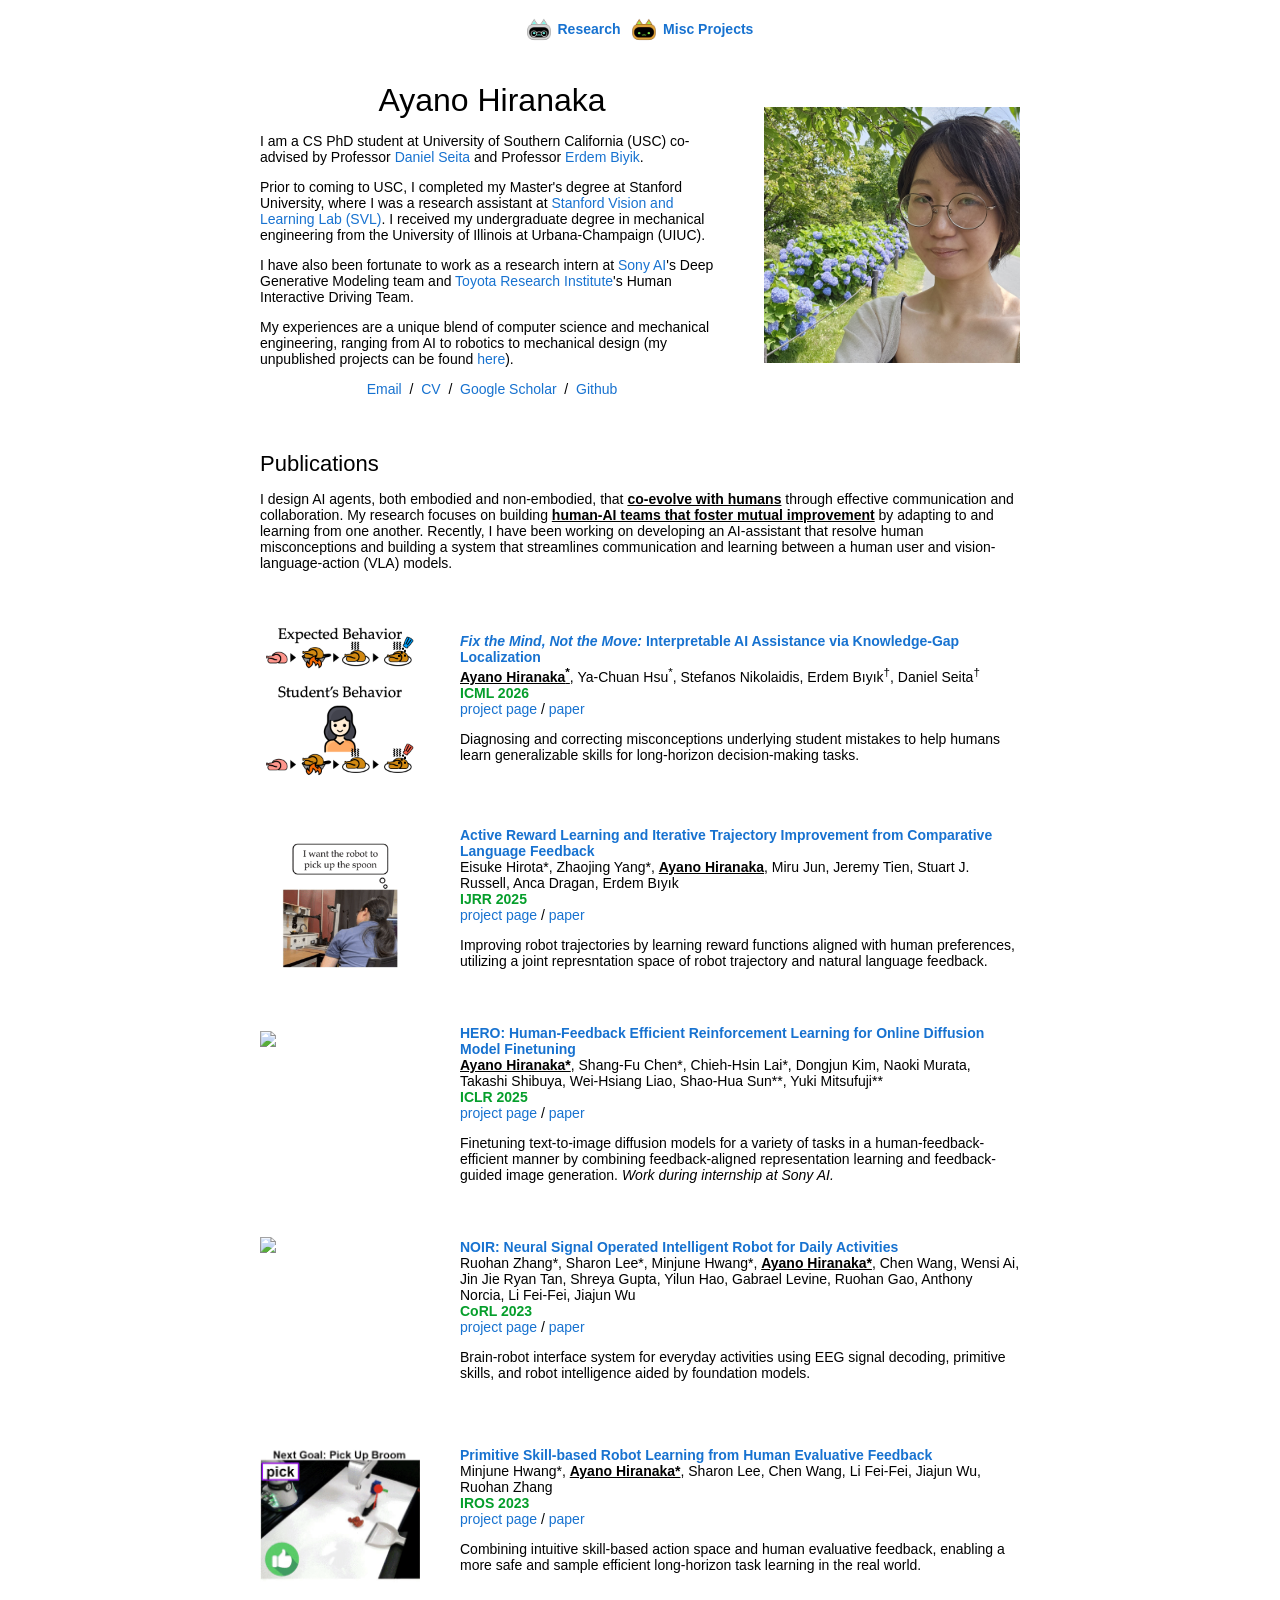
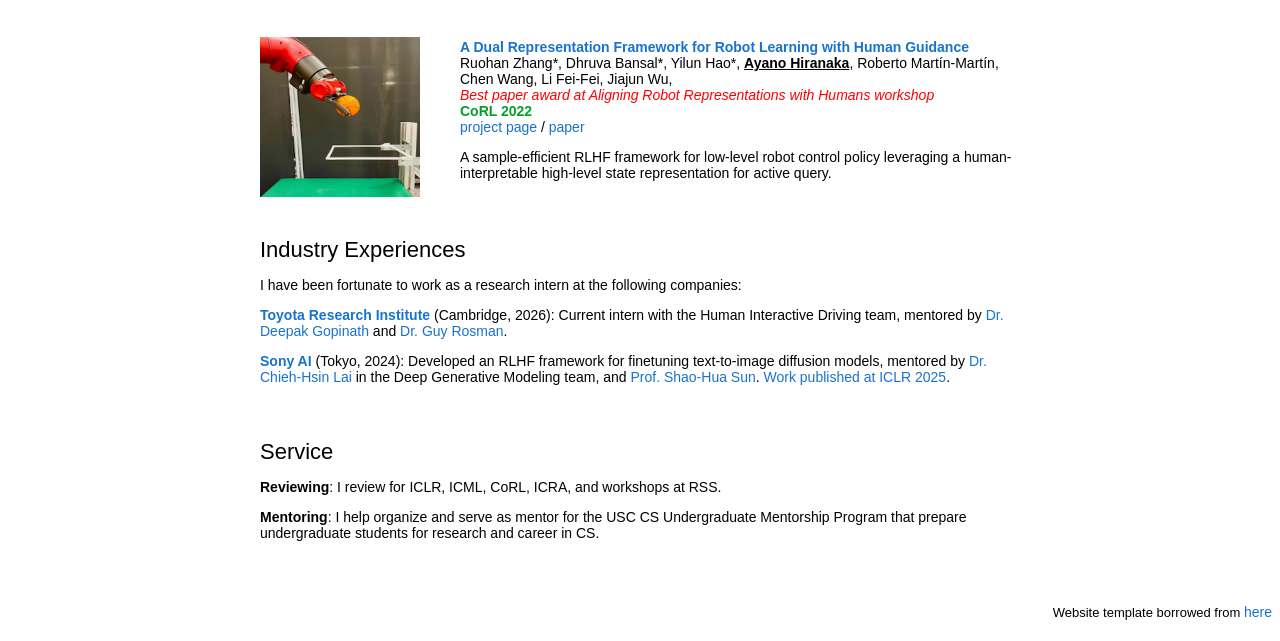
==== commit 6fd2ca0d: "add icons next to menu" ====
--- a/index.html
+++ b/index.html
@@ -10,7 +10,7 @@
 
     <link rel="stylesheet" type="text/css" href="stylesheet.css">
     <!-- <link rel="icon" href="data:image/svg+xml,<svg xmlns=%22http://www.w3.org/2000/svg%22 viewBox=%220 0 100 100%22><text y=%22.9em%22 font-size=%2290%22>🌐</text></svg>"> -->
-    <link rel="icon" href="images/icon.png">
+    <link rel="icon" href="images/icon-glasses.png">
   </head>
 
   <body>
@@ -18,8 +18,14 @@
     <tr style="padding:0px">
         <td style="padding:10px 2.5% 0px; text-align:center;">
           <strong>
-            <a href="index.html">Research</a> &nbsp; 
-            <a href="misc_projects.html">Misc Projects</a>
+            <a href="index.html">
+              <img src="images/icon-glasses.png" alt="Research Icon" style="width: 24px; height: 24px; vertical-align: middle; margin-right: 3px;">
+              Research
+            </a> &nbsp; 
+            <a href="misc_projects.html">
+              <img src="images/icon-orange.png" alt="Research Icon" style="width: 24px; height: 24px; vertical-align: middle; margin-right: 3px;">
+              Misc Projects
+            </a>
           </strong>
         </td>
       </tr>
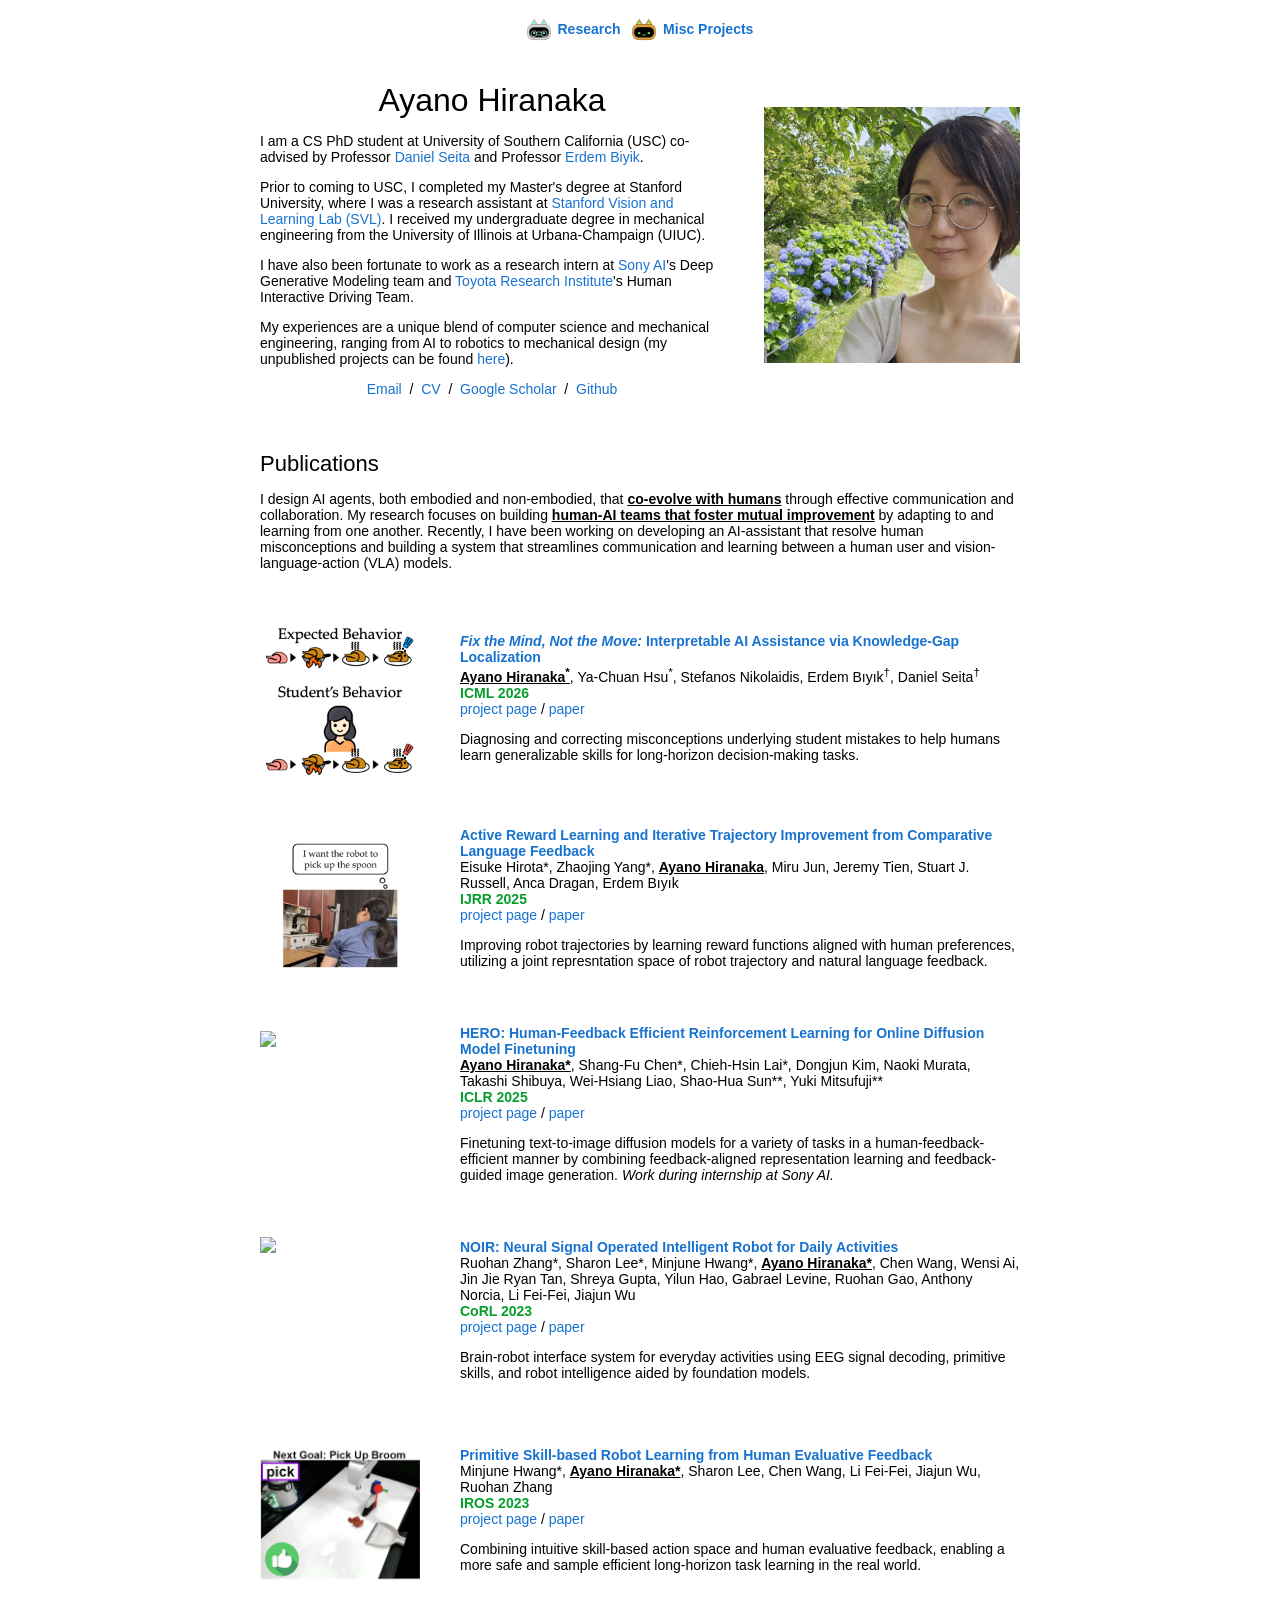
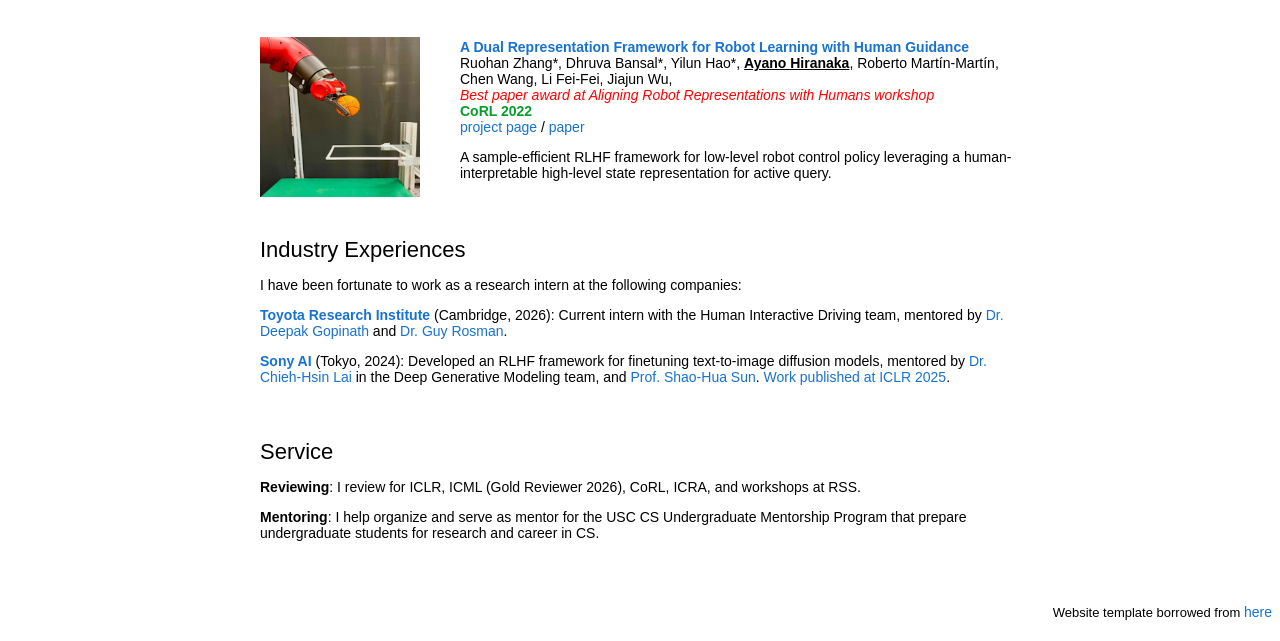
==== commit 9525a4a5: "add icml gold reviewer" ====
--- a/index.html
+++ b/index.html
@@ -313,7 +313,7 @@
                 <h2>Service</h2>
                 <p>
                   <b>Reviewing</b>: 
-                  I review for  ICLR, ICML, CoRL, ICRA, and workshops at RSS.
+                  I review for  ICLR, ICML (Gold Reviewer 2026), CoRL, ICRA, and workshops at RSS.
                 </p>
                 <p>
                   <b>Mentoring</b>: 
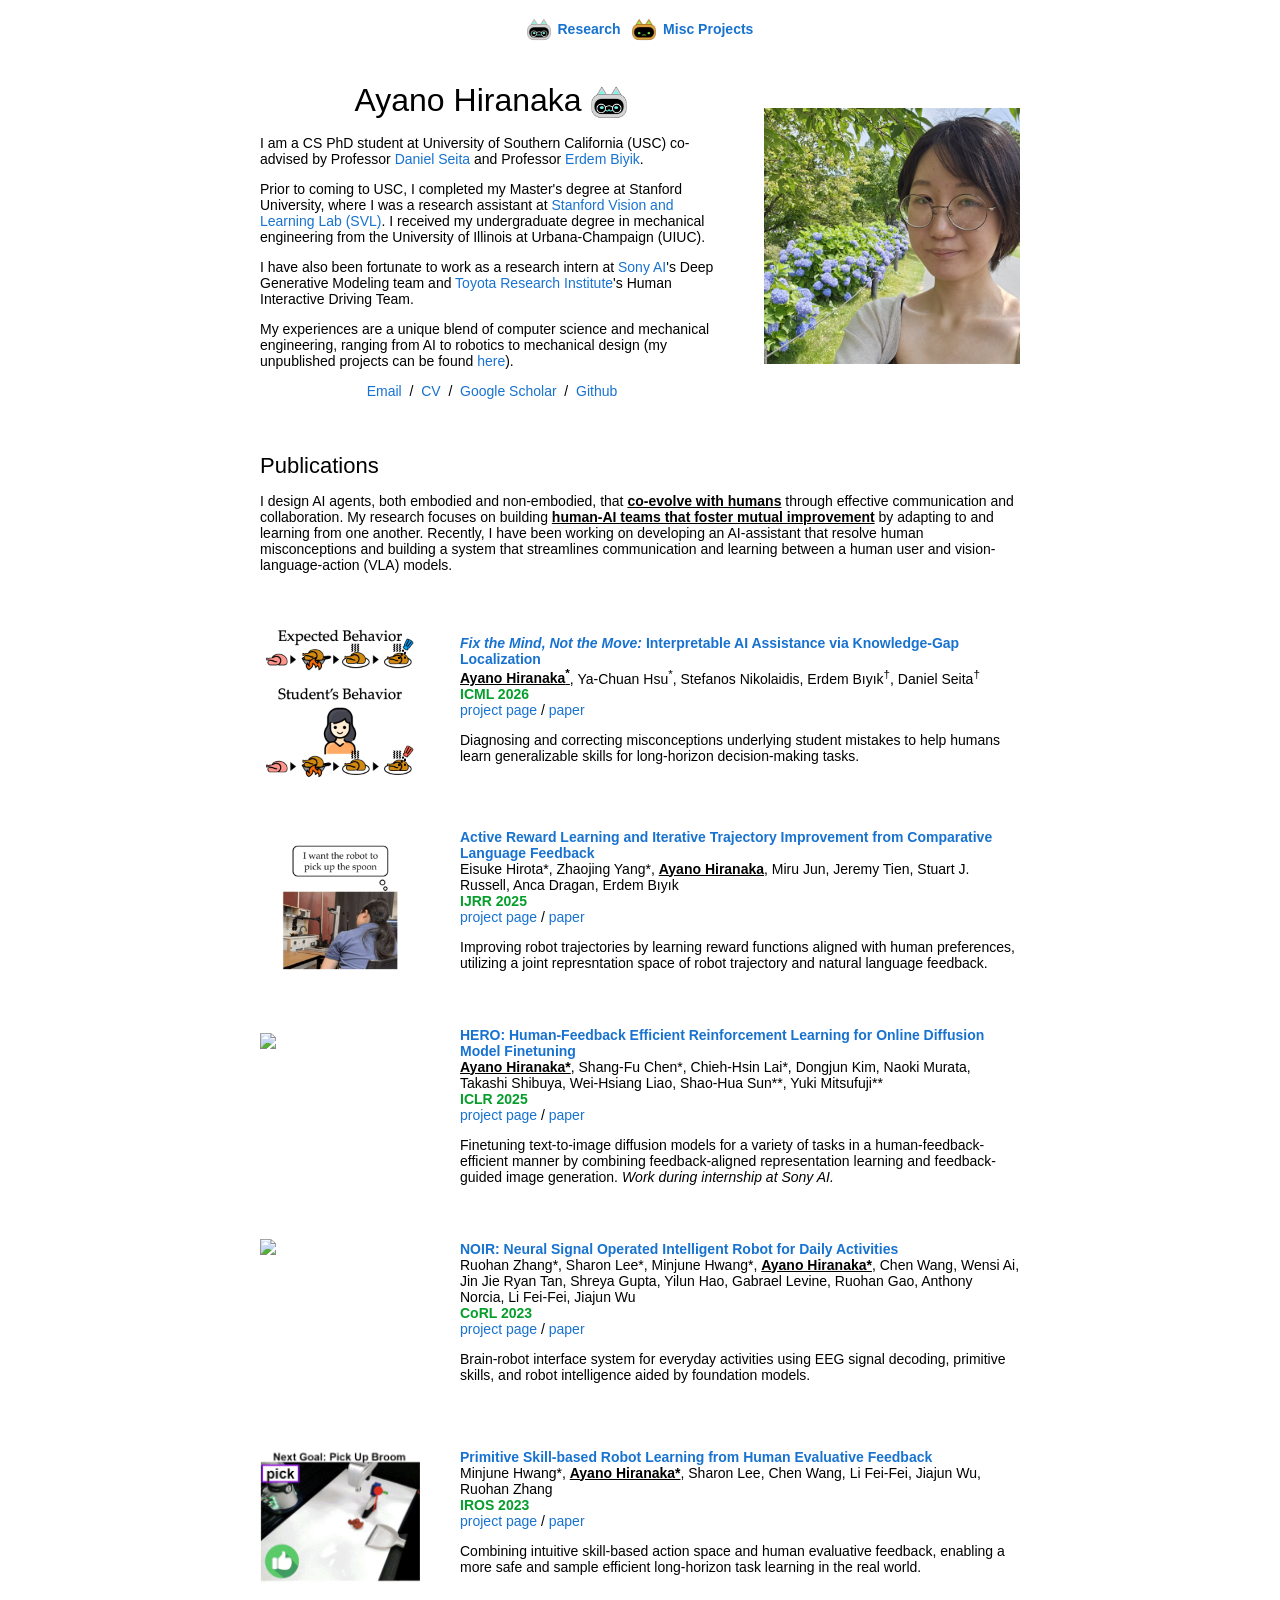
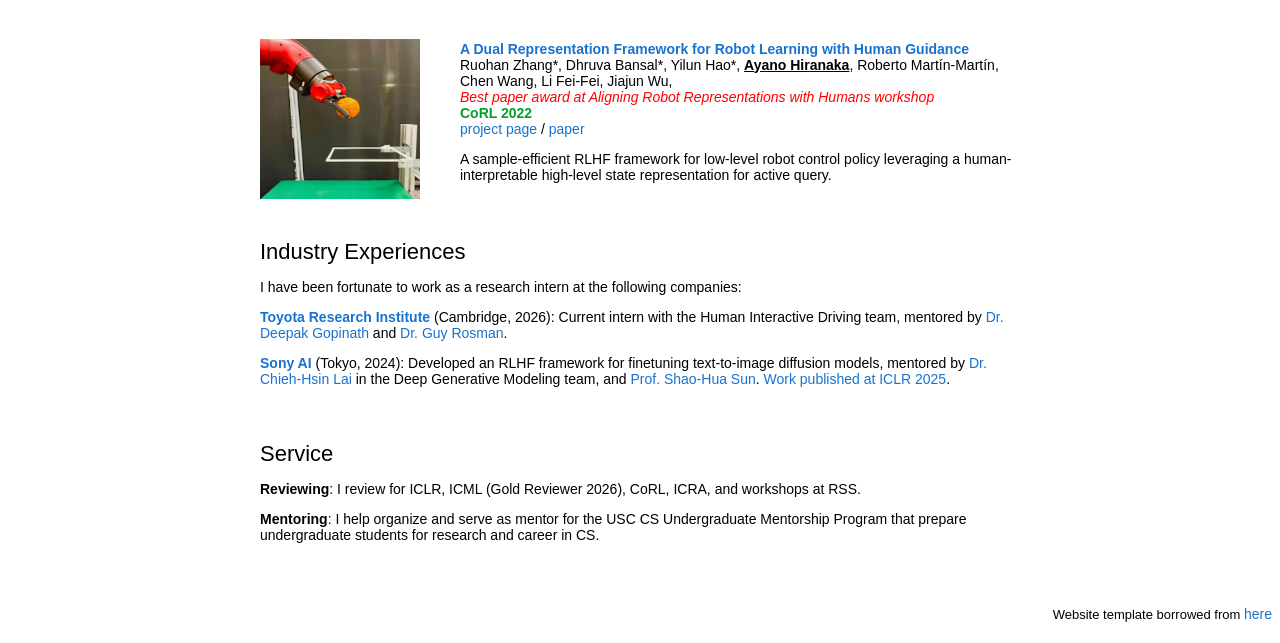
==== commit 3395cd05: "update icons" ====
--- a/index.html
+++ b/index.html
@@ -37,6 +37,7 @@
               <td style="padding:2.5%;width:63%;vertical-align:middle">
                 <p class="name" style="text-align: center;">
                   Ayano Hiranaka
+                  <img src="images/icon-glasses.png" alt="Research Icon" style="width: 36px; height: 36px; vertical-align: middle; margin-right: 3px;">
                 </p>
                 <p>
                   I am a CS PhD student at University of Southern California (USC) co-advised by Professor
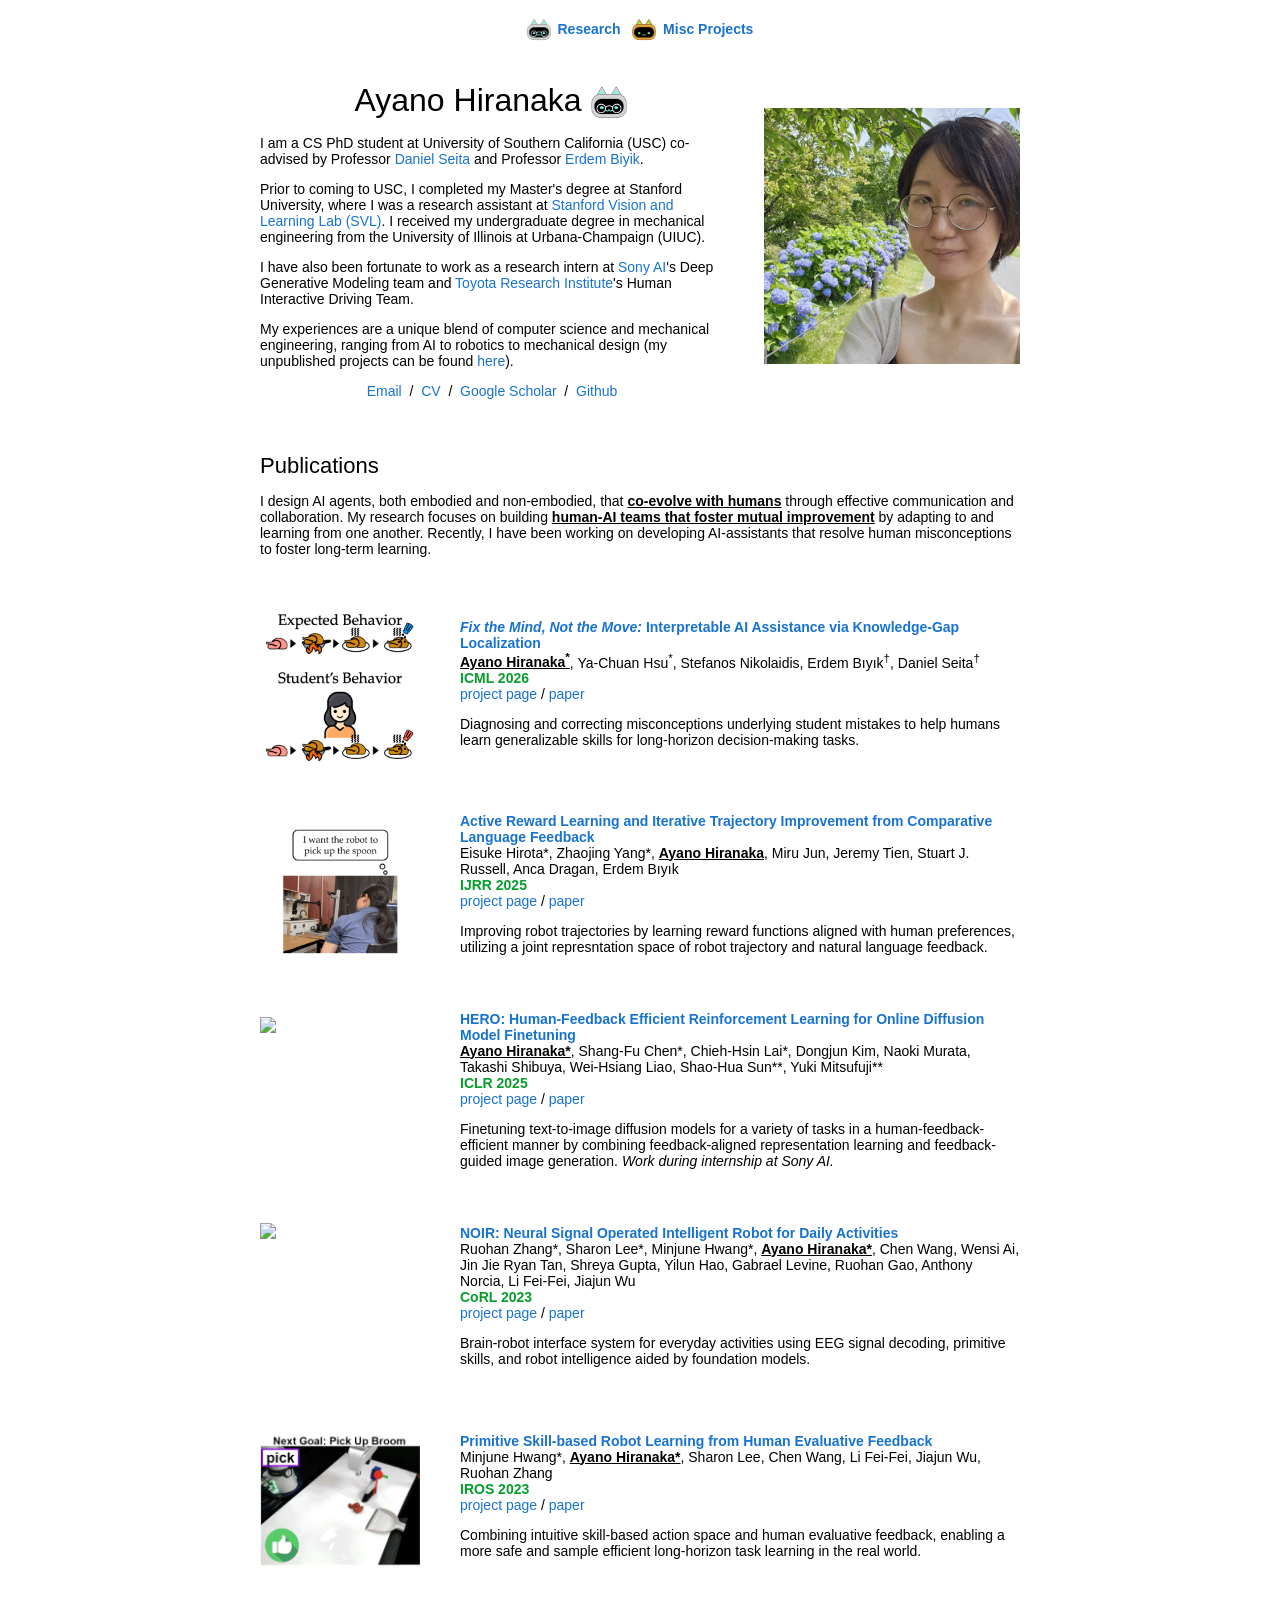
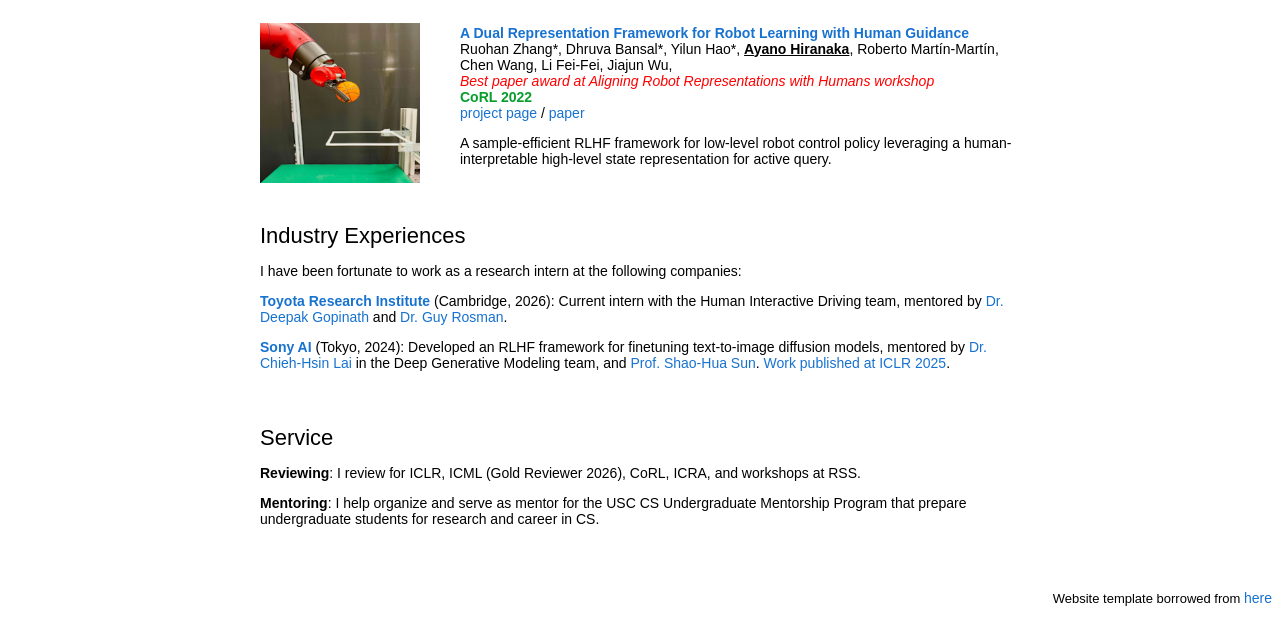
==== commit 0fe29de0: "update bio" ====
--- a/index.html
+++ b/index.html
@@ -82,8 +82,8 @@
                   I design AI agents, both embodied and non-embodied, that <b><u>co-evolve with humans</u></b> through 
                   effective communication and collaboration. 
                   My research focuses on building <b><u>human-AI teams that foster mutual improvement</u></b> by adapting to and learning from one another.
-                  Recently, I have been working on developing an AI-assistant that resolve human misconceptions and 
-                  building a system that streamlines communication and learning between a human user and vision-language-action (VLA) models.
+                  Recently, I have been working on developing AI-assistants that resolve human misconceptions to foster long-term learning.
+                  <!-- and building a system that streamlines communication and learning between a human user and vision-language-action (VLA) models. -->
 
                   <!-- I design AI agents, both embodied and non-embodied, that <b><u>co-evolve with humans</u></b> through 
                   effective communication and collaboration. 
